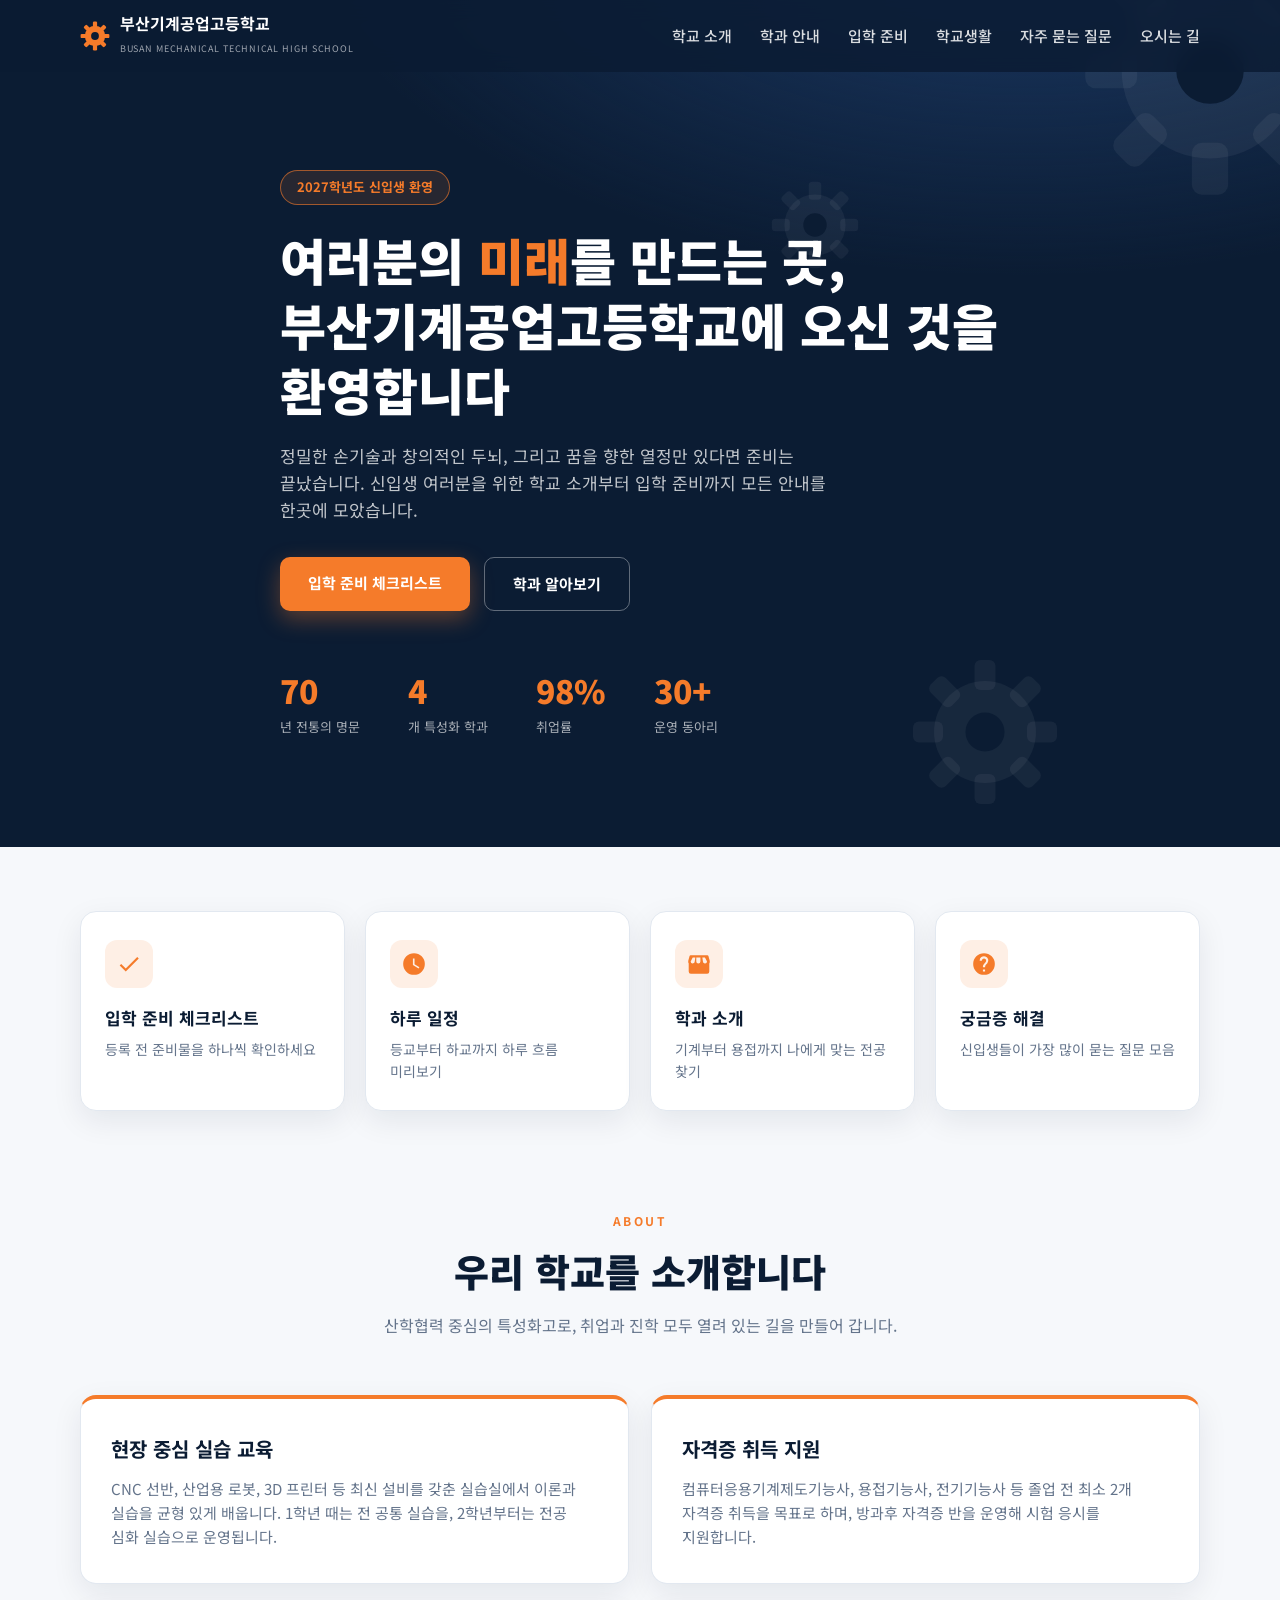
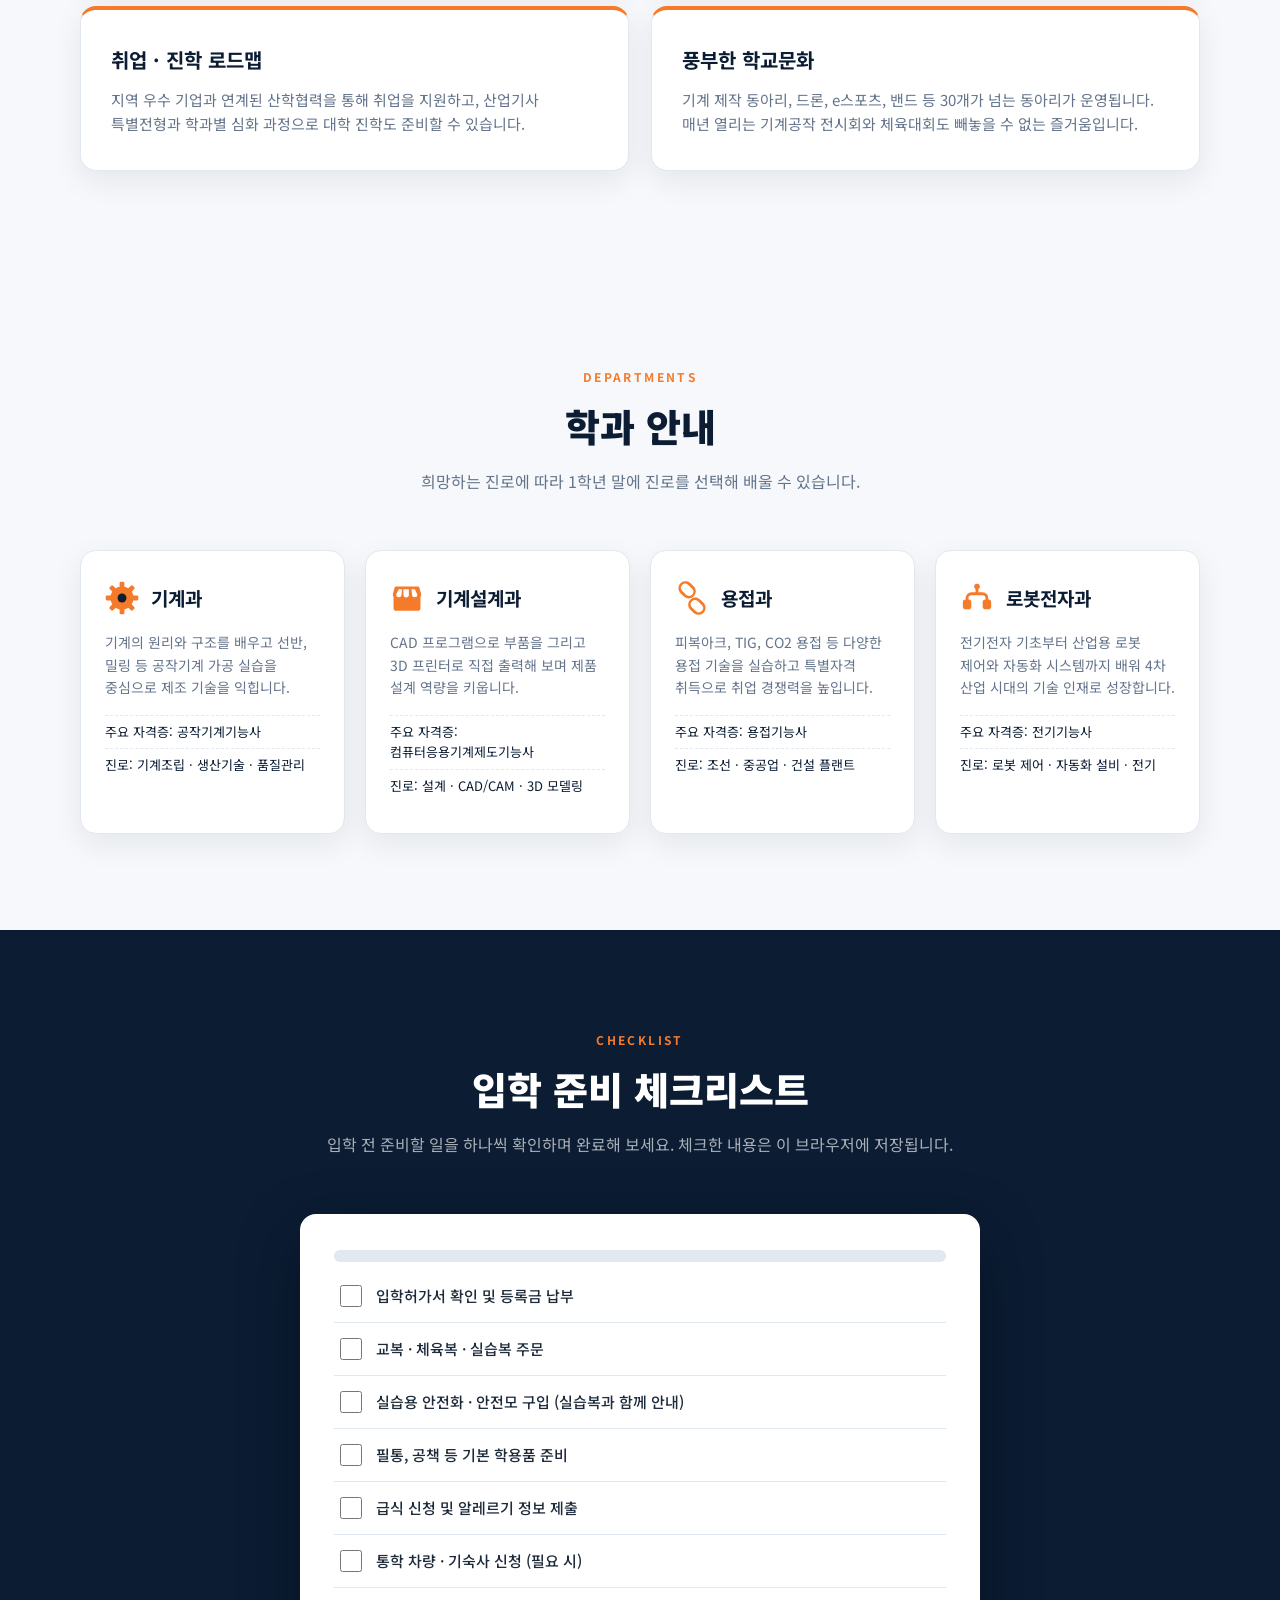
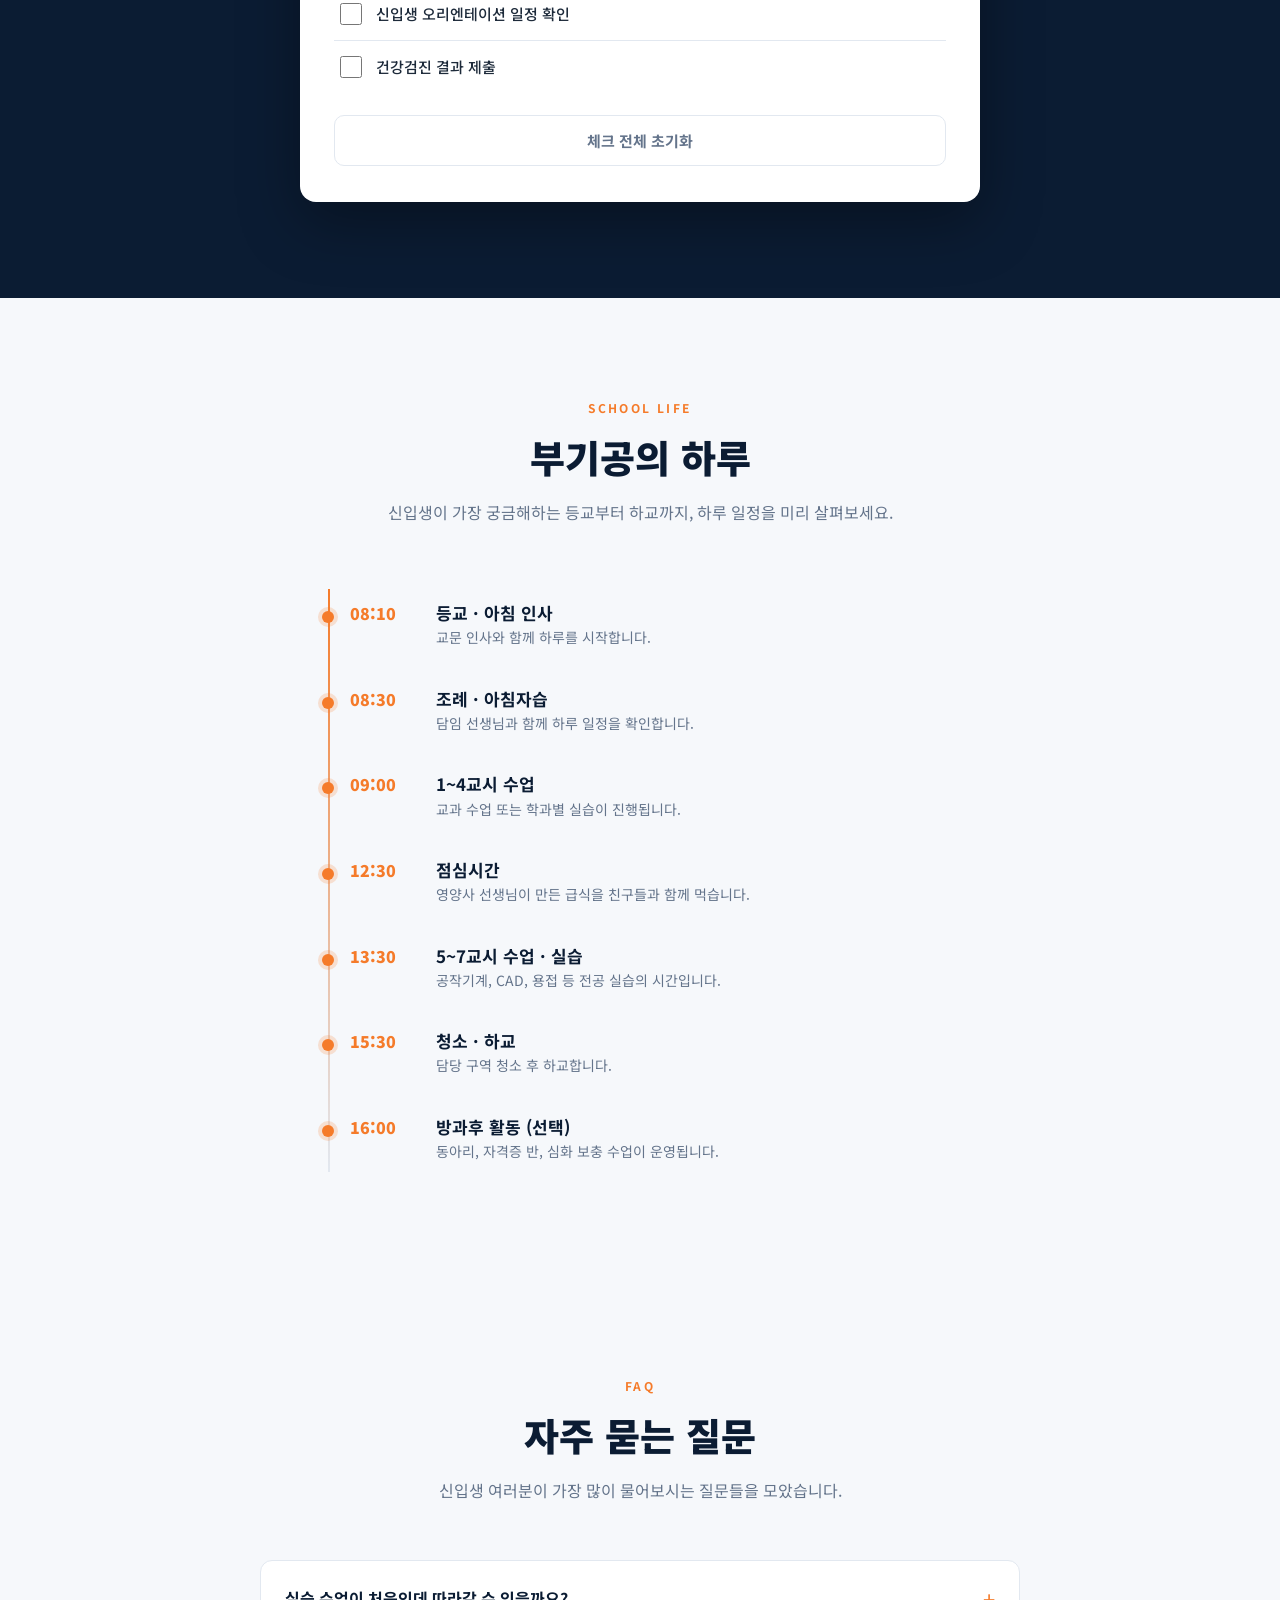
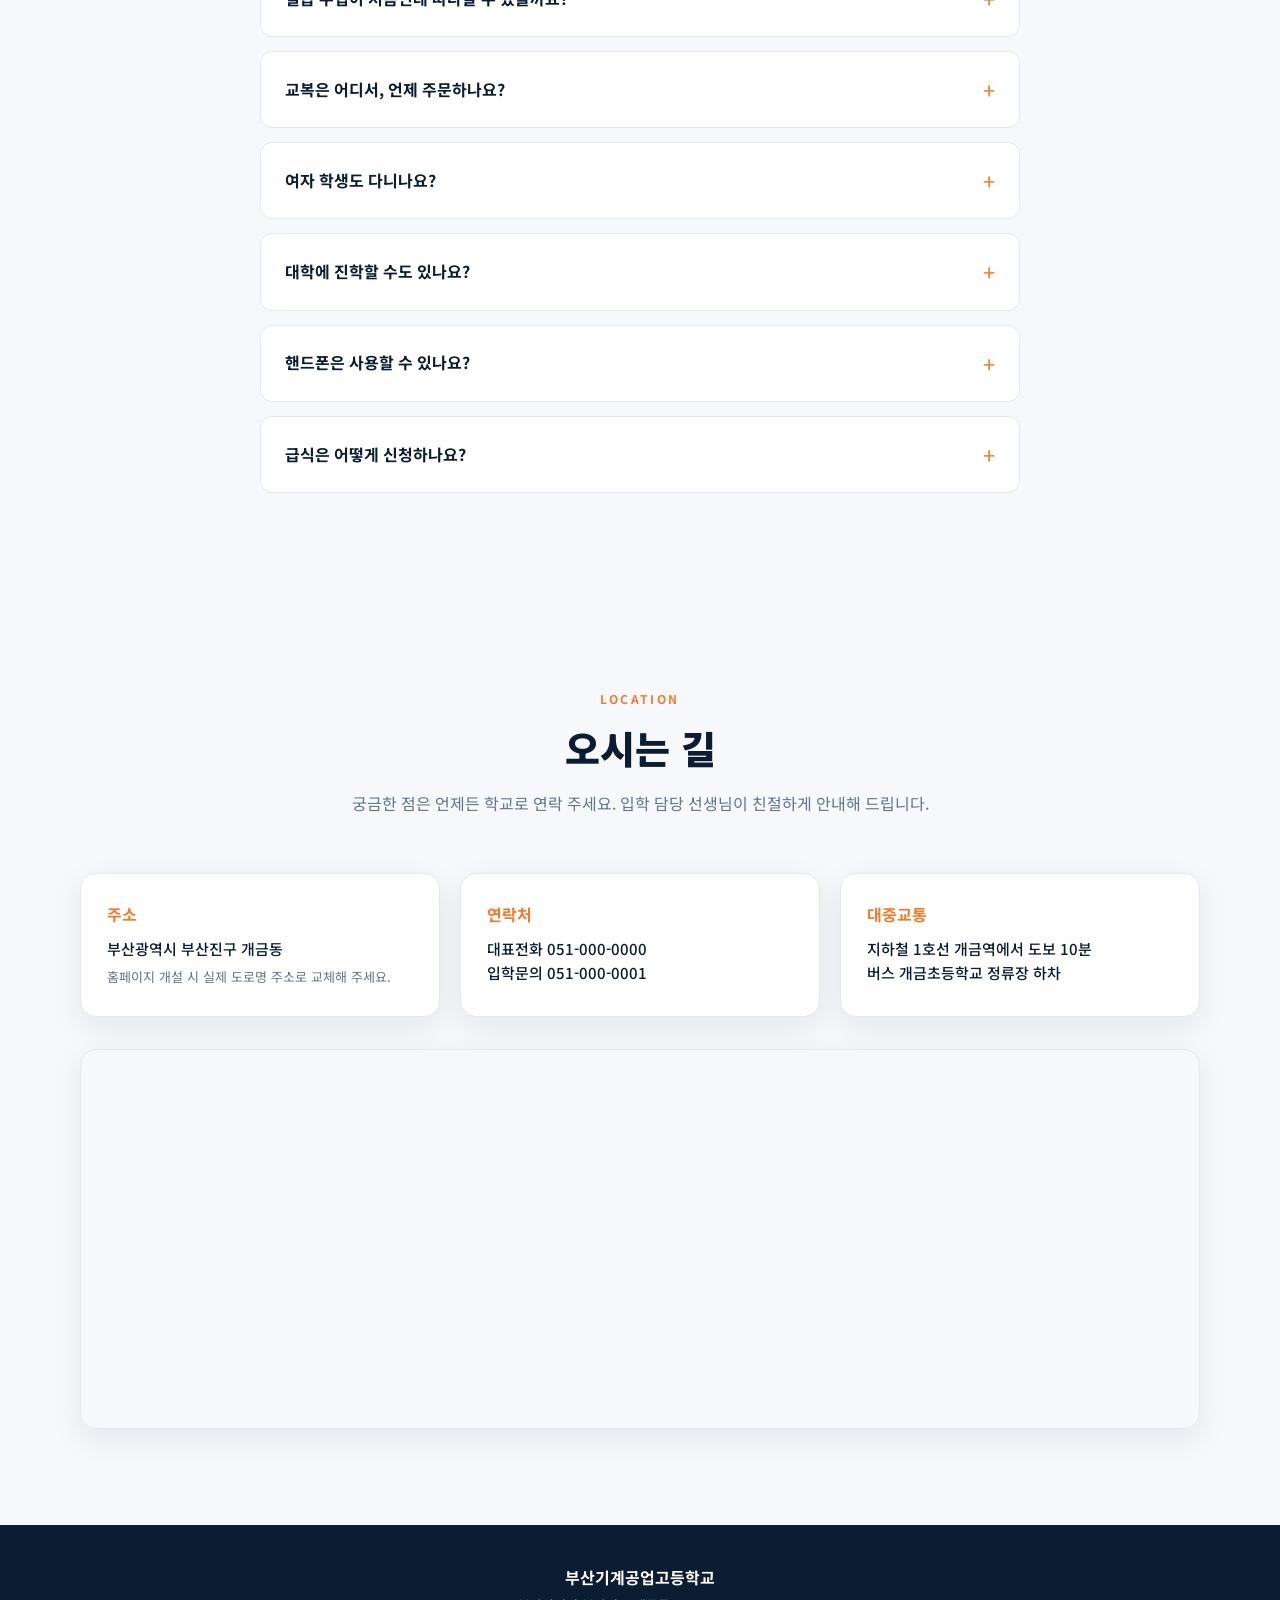
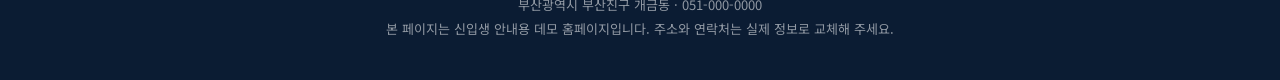
==== index.html @ 39bf81eb "Add files via upload" ====
<!DOCTYPE html>
<html lang="ko">
<head>
  <meta charset="UTF-8" />
  <meta name="viewport" content="width=device-width, initial-scale=1.0" />
  <title>부산기계공업고등학교 | 신입생 안내</title>
  <meta name="description" content="부산기계공업고등학교 신입생을 위한 입학 안내 홈페이지" />
  <link rel="preconnect" href="https://fonts.googleapis.com" />
  <link rel="preconnect" href="https://fonts.gstatic.com" crossorigin />
  <link href="https://fonts.googleapis.com/css2?family=Noto+Sans+KR:wght@400;500;700;900&display=swap" rel="stylesheet" />
  <link rel="stylesheet" href="style.css" />
</head>
<body>
  <svg width="0" height="0" style="position:absolute" aria-hidden="true">
    <defs>
      <symbol id="gear" viewBox="-50 -50 100 100">
        <g fill="currentColor">
          <rect x="-7" y="-48" width="14" height="20" rx="4" />
          <rect x="-7" y="-48" width="14" height="20" rx="4" transform="rotate(45)" />
          <rect x="-7" y="-48" width="14" height="20" rx="4" transform="rotate(90)" />
          <rect x="-7" y="-48" width="14" height="20" rx="4" transform="rotate(135)" />
          <rect x="-7" y="-48" width="14" height="20" rx="4" transform="rotate(180)" />
          <rect x="-7" y="-48" width="14" height="20" rx="4" transform="rotate(225)" />
          <rect x="-7" y="-48" width="14" height="20" rx="4" transform="rotate(270)" />
          <rect x="-7" y="-48" width="14" height="20" rx="4" transform="rotate(315)" />
          <circle r="34" />
        </g>
        <circle r="13" fill="var(--bg-hero, #0b1c33)" />
      </symbol>
    </defs>
  </svg>

  <header class="header" id="header">
    <div class="container header-inner">
      <a href="#hero" class="brand">
        <svg class="brand-gear" width="30" height="30" aria-hidden="true"><use href="#gear" /></svg>
        <span class="brand-text">
          <strong>부산기계공업고등학교</strong>
          <small>BUSAN MECHANICAL TECHNICAL HIGH SCHOOL</small>
        </span>
      </a>
      <nav class="nav" id="nav">
        <a href="#about">학교 소개</a>
        <a href="#departments">학과 안내</a>
        <a href="#checklist">입학 준비</a>
        <a href="#life">학교생활</a>
        <a href="#faq">자주 묻는 질문</a>
        <a href="#location">오시는 길</a>
      </nav>
      <button class="menu-btn" id="menuBtn" aria-label="메뉴 열기" aria-expanded="false">
        <span></span><span></span><span></span>
      </button>
    </div>
  </header>

  <main>
    <section class="hero" id="hero">
      <div class="hero-gears" aria-hidden="true">
        <svg class="gear gear-lg" width="260" height="260"><use href="#gear" /></svg>
        <svg class="gear gear-sm" width="150" height="150"><use href="#gear" /></svg>
        <svg class="gear gear-xs" width="90" height="90"><use href="#gear" /></svg>
      </div>
      <div class="container hero-inner">
        <span class="hero-badge">2027학년도 신입생 환영</span>
        <h1>여러분의 <em>미래</em>를 만드는 곳,<br />부산기계공업고등학교에 오신 것을 환영합니다</h1>
        <p class="hero-sub">
          정밀한 손기술과 창의적인 두뇌, 그리고 꿈을 향한 열정만 있다면 준비는 끝났습니다.
          신입생 여러분을 위한 학교 소개부터 입학 준비까지 모든 안내를 한곳에 모았습니다.
        </p>
        <div class="hero-actions">
          <a href="#checklist" class="btn btn-primary">입학 준비 체크리스트</a>
          <a href="#departments" class="btn btn-ghost">학과 알아보기</a>
        </div>
        <ul class="hero-stats">
          <li><strong data-count="70">0</strong><span>년 전통의 명문</span></li>
          <li><strong data-count="4">0</strong><span>개 특성화 학과</span></li>
          <li><strong data-count="98" data-suffix="%">0</strong><span>취업률</span></li>
          <li><strong data-count="30" data-suffix="+">0</strong><span>운영 동아리</span></li>
        </ul>
      </div>
    </section>

    <section class="quick section" id="quick">
      <div class="container">
        <div class="quick-grid">
          <a href="#checklist" class="quick-card reveal">
            <span class="quick-ico" aria-hidden="true">
              <svg viewBox="0 0 24 24"><path d="M9 16.2 4.8 12l-1.4 1.4L9 19 21 7l-1.4-1.4L9 16.2z"/></svg>
            </span>
            <strong>입학 준비 체크리스트</strong>
            <p>등록 전 준비물을 하나씩 확인하세요</p>
          </a>
          <a href="#life" class="quick-card reveal">
            <span class="quick-ico" aria-hidden="true">
              <svg viewBox="0 0 24 24"><path d="M12 2a10 10 0 1 0 10 10A10 10 0 0 0 12 2zm4.2 14.2L11 13V7h1.5v5.3l4.5 2.7z"/></svg>
            </span>
            <strong>하루 일정</strong>
            <p>등교부터 하교까지 하루 흐름 미리보기</p>
          </a>
          <a href="#departments" class="quick-card reveal">
            <span class="quick-ico" aria-hidden="true">
              <svg viewBox="0 0 24 24"><path d="m21.9 8.9-1.2-4.3a1 1 0 0 0-1-.7H4.3a1 1 0 0 0-1 .7L2.1 8.9a3.5 3.5 0 0 0 .4 2.6V19a2 2 0 0 0 2 2h15a2 2 0 0 0 2-2v-7.5a3.5 3.5 0 0 0 .4-2.6zM6.2 5.9h2.4l-.5 3.6a1.9 1.9 0 0 1-3.8.2zm7.1 0v3.8a1.9 1.9 0 0 1-3.8 0V5.9zm4.2 0 1.9 3.8a1.9 1.9 0 0 1-3.8-.2l-.5-3.6z"/></svg>
            </span>
            <strong>학과 소개</strong>
            <p>기계부터 용접까지 나에게 맞는 전공 찾기</p>
          </a>
          <a href="#faq" class="quick-card reveal">
            <span class="quick-ico" aria-hidden="true">
              <svg viewBox="0 0 24 24"><path d="M12 2a10 10 0 1 0 10 10A10 10 0 0 0 12 2zm1 17h-2v-2h2zm2.1-7.7-.9.9c-.7.7-1.2 1.3-1.2 2.8h-2v-.5c0-1.1.5-2.1 1.2-2.8l1.2-1.3a2 2 0 1 0-3.4-1.4H8a4 4 0 1 1 7.1 2.3z"/></svg>
            </span>
            <strong>궁금증 해결</strong>
            <p>신입생들이 가장 많이 묻는 질문 모음</p>
          </a>
        </div>
      </div>
    </section>

    <section class="about section" id="about">
      <div class="container">
        <div class="section-head reveal">
          <span class="section-tag">ABOUT</span>
          <h2>우리 학교를 소개합니다</h2>
          <p>산학협력 중심의 특성화고로, 취업과 진학 모두 열려 있는 길을 만들어 갑니다.</p>
        </div>
        <div class="about-grid">
          <div class="about-card reveal">
            <h3>현장 중심 실습 교육</h3>
            <p>CNC 선반, 산업용 로봇, 3D 프린터 등 최신 설비를 갖춘 실습실에서 이론과 실습을 균형 있게 배웁니다. 1학년 때는 전 공통 실습을, 2학년부터는 전공 심화 실습으로 운영됩니다.</p>
          </div>
          <div class="about-card reveal">
            <h3>자격증 취득 지원</h3>
            <p>컴퓨터응용기계제도기능사, 용접기능사, 전기기능사 등 졸업 전 최소 2개 자격증 취득을 목표로 하며, 방과후 자격증 반을 운영해 시험 응시를 지원합니다.</p>
          </div>
          <div class="about-card reveal">
            <h3>취업 · 진학 로드맵</h3>
            <p>지역 우수 기업과 연계된 산학협력을 통해 취업을 지원하고, 산업기사 특별전형과 학과별 심화 과정으로 대학 진학도 준비할 수 있습니다.</p>
          </div>
          <div class="about-card reveal">
            <h3>풍부한 학교문화</h3>
            <p>기계 제작 동아리, 드론, e스포츠, 밴드 등 30개가 넘는 동아리가 운영됩니다. 매년 열리는 기계공작 전시회와 체육대회도 빼놓을 수 없는 즐거움입니다.</p>
          </div>
        </div>
      </div>
    </section>

    <section class="departments section" id="departments">
      <div class="container">
        <div class="section-head reveal">
          <span class="section-tag">DEPARTMENTS</span>
          <h2>학과 안내</h2>
          <p>희망하는 진로에 따라 1학년 말에 진로를 선택해 배울 수 있습니다.</p>
        </div>
        <div class="dept-grid">
          <article class="dept-card reveal">
            <div class="dept-head">
              <svg width="34" height="34" aria-hidden="true"><use href="#gear" /></svg>
              <h3>기계과</h3>
            </div>
            <p>기계의 원리와 구조를 배우고 선반, 밀링 등 공작기계 가공 실습을 중심으로 제조 기술을 익힙니다.</p>
            <ul>
              <li>주요 자격증: 공작기계기능사</li>
              <li>진로: 기계조립 · 생산기술 · 품질관리</li>
            </ul>
          </article>
          <article class="dept-card reveal">
            <div class="dept-head">
              <svg viewBox="0 0 24 24" width="34" height="34" fill="currentColor" aria-hidden="true"><path d="m21.9 8.9-1.2-4.3a1 1 0 0 0-1-.7H4.3a1 1 0 0 0-1 .7L2.1 8.9a3.5 3.5 0 0 0 .4 2.6V19a2 2 0 0 0 2 2h15a2 2 0 0 0 2-2v-7.5a3.5 3.5 0 0 0 .4-2.6zM6.2 5.9h2.4l-.5 3.6a1.9 1.9 0 0 1-3.8.2zm7.1 0v3.8a1.9 1.9 0 0 1-3.8 0V5.9zm4.2 0 1.9 3.8a1.9 1.9 0 0 1-3.8-.2l-.5-3.6z"/></svg>
              <h3>기계설계과</h3>
            </div>
            <p>CAD 프로그램으로 부품을 그리고 3D 프린터로 직접 출력해 보며 제품 설계 역량을 키웁니다.</p>
            <ul>
              <li>주요 자격증: 컴퓨터응용기계제도기능사</li>
              <li>진로: 설계 · CAD/CAM · 3D 모델링</li>
            </ul>
          </article>
          <article class="dept-card reveal">
            <div class="dept-head">
              <svg viewBox="0 0 24 24" width="34" height="34" fill="currentColor" aria-hidden="true"><path d="M6.6 11.3 3.4 8.1a5 5 0 0 1 7-7l3.3 3.2a5 5 0 0 1-7 7l1.4-1.4a3 3 0 0 0 4.2-4.2L9 2.5a3 3 0 0 0-4.2 4.2l3.2 3.2zm10.8 1.4 3.2 3.2a5 5 0 0 1-7 7l-3.3-3.2a5 5 0 0 1 7-7l-1.4 1.4a3 3 0 0 0-4.2 4.2l3.3 3.2a3 3 0 0 0 4.2-4.2l-3.2-3.2z"/></svg>
              <h3>용접과</h3>
            </div>
            <p>피복아크, TIG, CO2 용접 등 다양한 용접 기술을 실습하고 특별자격 취득으로 취업 경쟁력을 높입니다.</p>
            <ul>
              <li>주요 자격증: 용접기능사</li>
              <li>진로: 조선 · 중공업 · 건설 플랜트</li>
            </ul>
          </article>
          <article class="dept-card reveal">
            <div class="dept-head">
              <svg viewBox="0 0 24 24" width="34" height="34" fill="currentColor" aria-hidden="true"><path d="M12 2a2 2 0 0 1 2 2 2 2 0 0 1-1 1.7V8h3a4 4 0 0 1 4 4v1a2 2 0 0 1 2 2v3a2 2 0 0 1-2 2h-2a2 2 0 0 1-2-2v-3a2 2 0 0 1 2-2v-1a2 2 0 0 0-2-2H8a2 2 0 0 0-2 2v1a2 2 0 0 1 2 2v3a2 2 0 0 1-2 2H4a2 2 0 0 1-2-2v-3a2 2 0 0 1 2-2v-1a4 4 0 0 1 4-4h3V5.7A2 2 0 0 1 10 4a2 2 0 0 1 2-2z"/></svg>
              <h3>로봇전자과</h3>
            </div>
            <p>전기전자 기초부터 산업용 로봇 제어와 자동화 시스템까지 배워 4차 산업 시대의 기술 인재로 성장합니다.</p>
            <ul>
              <li>주요 자격증: 전기기능사</li>
              <li>진로: 로봇 제어 · 자동화 설비 · 전기</li>
            </ul>
          </article>
        </div>
      </div>
    </section>

    <section class="checklist-section section" id="checklist">
      <div class="container">
        <div class="section-head reveal">
          <span class="section-tag">CHECKLIST</span>
          <h2>입학 준비 체크리스트</h2>
          <p>입학 전 준비할 일을 하나씩 확인하며 완료해 보세요. 체크한 내용은 이 브라우저에 저장됩니다.</p>
        </div>
        <div class="checklist-card reveal">
          <div class="progress-wrap">
            <div class="progress-bar" id="progressBar"></div>
            <span class="progress-label" id="progressLabel">0 / 8 완료</span>
          </div>
          <ul class="checklist" id="checklist">
            <li><label><input type="checkbox" id="chk-1" /><span>입학허가서 확인 및 등록금 납부</span></label></li>
            <li><label><input type="checkbox" id="chk-2" /><span>교복 · 체육복 · 실습복 주문</span></label></li>
            <li><label><input type="checkbox" id="chk-3" /><span>실습용 안전화 · 안전모 구입 (실습복과 함께 안내)</span></label></li>
            <li><label><input type="checkbox" id="chk-4" /><span>필통, 공책 등 기본 학용품 준비</span></label></li>
            <li><label><input type="checkbox" id="chk-5" /><span>급식 신청 및 알레르기 정보 제출</span></label></li>
            <li><label><input type="checkbox" id="chk-6" /><span>통학 차량 · 기숙사 신청 (필요 시)</span></label></li>
            <li><label><input type="checkbox" id="chk-7" /><span>신입생 오리엔테이션 일정 확인</span></label></li>
            <li><label><input type="checkbox" id="chk-8" /><span>건강검진 결과 제출</span></label></li>
          </ul>
          <button class="btn btn-ghost btn-reset" id="resetBtn">체크 전체 초기화</button>
        </div>
      </div>
    </section>

    <section class="life section" id="life">
      <div class="container">
        <div class="section-head reveal">
          <span class="section-tag">SCHOOL LIFE</span>
          <h2>부기공의 하루</h2>
          <p>신입생이 가장 궁금해하는 등교부터 하교까지, 하루 일정을 미리 살펴보세요.</p>
        </div>
        <ol class="timeline">
          <li class="reveal"><span class="time">08:10</span><div><strong>등교 · 아침 인사</strong><p>교문 인사와 함께 하루를 시작합니다.</p></div></li>
          <li class="reveal"><span class="time">08:30</span><div><strong>조례 · 아침자습</strong><p>담임 선생님과 함께 하루 일정을 확인합니다.</p></div></li>
          <li class="reveal"><span class="time">09:00</span><div><strong>1~4교시 수업</strong><p>교과 수업 또는 학과별 실습이 진행됩니다.</p></div></li>
          <li class="reveal"><span class="time">12:30</span><div><strong>점심시간</strong><p>영양사 선생님이 만든 급식을 친구들과 함께 먹습니다.</p></div></li>
          <li class="reveal"><span class="time">13:30</span><div><strong>5~7교시 수업 · 실습</strong><p>공작기계, CAD, 용접 등 전공 실습의 시간입니다.</p></div></li>
          <li class="reveal"><span class="time">15:30</span><div><strong>청소 · 하교</strong><p>담당 구역 청소 후 하교합니다.</p></div></li>
          <li class="reveal"><span class="time">16:00</span><div><strong>방과후 활동 (선택)</strong><p>동아리, 자격증 반, 심화 보충 수업이 운영됩니다.</p></div></li>
        </ol>
      </div>
    </section>

    <section class="faq-section section" id="faq">
      <div class="container container-narrow">
        <div class="section-head reveal">
          <span class="section-tag">FAQ</span>
          <h2>자주 묻는 질문</h2>
          <p>신입생 여러분이 가장 많이 물어보시는 질문들을 모았습니다.</p>
        </div>
        <div class="faq-list">
          <details class="faq reveal">
            <summary>실습 수업이 처음인데 따라갈 수 있을까요?</summary>
            <p>1학년 때는 누구나 처음이라는 전제로 기초 실습부터 시작합니다. 선생님과 선배들이 하나하나 알려 주니 걱정하지 않아도 됩니다.</p>
          </details>
          <details class="faq reveal">
            <summary>교복은 어디서, 언제 주문하나요?</summary>
            <p>입학 허가 후 안내문에 적힌 지정 복장점에서 주문하면 됩니다. 1월 말부터 2월 초가 가장 여유롭고, 실습복과 안전화는 학교에서 안내해 드립니다.</p>
          </details>
          <details class="faq reveal">
            <summary>여자 학생도 다니나요?</summary>
            <p>네, 기계 분야에 관심 있는 학생이라면 누구나 환영합니다. 학과별 성비와 상관없이 실습과 동아리 활동이 모두 열려 있습니다.</p>
          </details>
          <details class="faq reveal">
            <summary>대학에 진학할 수도 있나요?</summary>
            <p>가능합니다. 산업기사 특별전형, 학교장 추천 전형 등을 활용해 연계 대학이나 우수 대학으로 진학하는 학생들이 매년 있습니다.</p>
          </details>
          <details class="faq reveal">
            <summary>핸드폰은 사용할 수 있나요?</summary>
            <p>등하교 시간에는 사용할 수 있으며, 수업 시간에는 학급별 보관함에 보관합니다. 자세한 기준은 신학기 오리엔테이션에서 안내됩니다.</p>
          </details>
          <details class="faq reveal">
            <summary>급식은 어떻게 신청하나요?</summary>
            <p>입학 전 안내문에 있는 급식 신청서를 작성해 제출하면 개학부터 이용할 수 있고, 알레르기가 있다면 미리 알려 주세요.</p>
          </details>
        </div>
      </div>
    </section>

    <section class="location section" id="location">
      <div class="container">
        <div class="section-head reveal">
          <span class="section-tag">LOCATION</span>
          <h2>오시는 길</h2>
          <p>궁금한 점은 언제든 학교로 연락 주세요. 입학 담당 선생님이 친절하게 안내해 드립니다.</p>
        </div>
        <div class="location-grid">
          <div class="location-card reveal">
            <h3>주소</h3>
            <p>부산광역시 부산진구 개금동</p>
            <p class="muted">홈페이지 개설 시 실제 도로명 주소로 교체해 주세요.</p>
          </div>
          <div class="location-card reveal">
            <h3>연락처</h3>
            <p>대표전화 051-000-0000</p>
            <p>입학문의 051-000-0001</p>
          </div>
          <div class="location-card reveal">
            <h3>대중교통</h3>
            <p>지하철 1호선 개금역에서 도보 10분</p>
            <p>버스 개금초등학교 정류장 하차</p>
          </div>
        </div>
        <div class="map-wrap reveal">
          <iframe
            src="https://www.google.com/maps?q=%EB%B6%80%EC%82%B0%EA%B8%B0%EA%B3%84%EA%B3%B5%EC%97%85%EA%B3%A0%EB%93%B1%ED%95%99%EA%B5%90&output=embed"
            title="부산기계공업고등학교 위치 지도"
            loading="lazy"
            allowfullscreen
            referrerpolicy="no-referrer-when-downgrade"></iframe>
        </div>
      </div>
    </section>
  </main>

  <footer class="footer">
    <div class="container footer-inner">
      <p><strong>부산기계공업고등학교</strong></p>
      <p class="muted">부산광역시 부산진구 개금동 · 051-000-0000</p>
      <p class="muted">본 페이지는 신입생 안내용 데모 홈페이지입니다. 주소와 연락처는 실제 정보로 교체해 주세요.</p>
    </div>
  </footer>

  <script src="script.js"></script>
</body>
</html>
---- style.css ----
:root {
  --navy: #0b1c33;
  --navy-2: #12294a;
  --orange: #f57b2a;
  --orange-dark: #e06a1a;
  --ink: #1d2a3a;
  --muted: #64748b;
  --line: #e2e8f0;
  --bg: #f6f8fb;
  --white: #ffffff;
  --radius: 16px;
  --shadow: 0 10px 30px rgba(11, 28, 51, 0.08);
}

* {
  margin: 0;
  padding: 0;
  box-sizing: border-box;
}

html {
  scroll-behavior: smooth;
  scroll-padding-top: 84px;
}

body {
  font-family: "Noto Sans KR", "Malgun Gothic", sans-serif;
  color: var(--ink);
  background: var(--bg);
  line-height: 1.6;
  word-break: keep-all;
}

img,
svg {
  display: block;
}

a {
  color: inherit;
  text-decoration: none;
}

ul,
ol {
  list-style: none;
}

.container {
  width: min(1120px, 92%);
  margin: 0 auto;
}

.container-narrow {
  width: min(760px, 92%);
}

.section {
  padding: 96px 0;
}

.section-head {
  text-align: center;
  margin-bottom: 56px;
}

.section-tag {
  display: inline-block;
  font-size: 12px;
  font-weight: 700;
  letter-spacing: 0.2em;
  color: var(--orange);
  margin-bottom: 10px;
}

.section-head h2 {
  font-size: clamp(26px, 4vw, 38px);
  font-weight: 900;
  color: var(--navy);
  margin-bottom: 12px;
}

.section-head p {
  color: var(--muted);
  font-size: 16px;
}

.header {
  position: fixed;
  inset: 0 0 auto 0;
  z-index: 100;
  background: rgba(11, 28, 51, 0.85);
  backdrop-filter: blur(10px);
  transition: background 0.3s, box-shadow 0.3s;
}

.header.scrolled {
  background: rgba(11, 28, 51, 0.97);
  box-shadow: 0 4px 20px rgba(0, 0, 0, 0.25);
}

.header-inner {
  display: flex;
  align-items: center;
  justify-content: space-between;
  height: 72px;
}

.brand {
  display: flex;
  align-items: center;
  gap: 10px;
  color: var(--white);
}

.brand-gear {
  color: var(--orange);
  animation: spin 14s linear infinite;
}

.brand-text strong {
  display: block;
  font-size: 16px;
  font-weight: 700;
  line-height: 1.2;
}

.brand-text small {
  font-size: 9px;
  letter-spacing: 0.08em;
  opacity: 0.6;
}

.nav {
  display: flex;
  gap: 28px;
}

.nav a {
  color: rgba(255, 255, 255, 0.85);
  font-size: 15px;
  font-weight: 500;
  transition: color 0.2s;
}

.nav a:hover {
  color: var(--orange);
}

.menu-btn {
  display: none;
  flex-direction: column;
  justify-content: center;
  gap: 5px;
  width: 42px;
  height: 42px;
  background: none;
  border: 0;
  cursor: pointer;
}

.menu-btn span {
  display: block;
  width: 22px;
  height: 2px;
  margin: 0 auto;
  background: var(--white);
  border-radius: 2px;
  transition: transform 0.3s, opacity 0.3s;
}

.menu-btn.open span:nth-child(1) {
  transform: translateY(7px) rotate(45deg);
}

.menu-btn.open span:nth-child(2) {
  opacity: 0;
}

.menu-btn.open span:nth-child(3) {
  transform: translateY(-7px) rotate(-45deg);
}

.hero {
  position: relative;
  overflow: hidden;
  background: radial-gradient(1200px 600px at 80% -10%, #1c3a66 0%, transparent 60%), var(--navy);
  color: var(--white);
  padding: 170px 0 110px;
}

.hero-inner {
  position: relative;
  z-index: 2;
  max-width: 720px;
}

.hero-badge {
  display: inline-block;
  padding: 6px 16px;
  border: 1px solid rgba(245, 123, 42, 0.6);
  border-radius: 999px;
  background: rgba(245, 123, 42, 0.12);
  color: var(--orange);
  font-size: 13px;
  font-weight: 700;
  margin-bottom: 22px;
}

.hero h1 {
  font-size: clamp(30px, 5vw, 50px);
  font-weight: 900;
  line-height: 1.3;
  margin-bottom: 20px;
}

.hero h1 em {
  font-style: normal;
  color: var(--orange);
}

.hero-sub {
  color: rgba(255, 255, 255, 0.75);
  font-size: 17px;
  margin-bottom: 34px;
  max-width: 560px;
}

.hero-actions {
  display: flex;
  flex-wrap: wrap;
  gap: 14px;
  margin-bottom: 54px;
}

.btn {
  display: inline-block;
  padding: 14px 28px;
  border-radius: 10px;
  font-size: 15px;
  font-weight: 700;
  transition: transform 0.2s, box-shadow 0.2s, background 0.2s;
}

.btn:hover {
  transform: translateY(-2px);
}

.btn-primary {
  background: var(--orange);
  color: var(--white);
  box-shadow: 0 8px 22px rgba(245, 123, 42, 0.35);
}

.btn-primary:hover {
  background: var(--orange-dark);
}

.btn-ghost {
  border: 1px solid rgba(255, 255, 255, 0.35);
  color: var(--white);
}

.btn-ghost:hover {
  border-color: var(--orange);
  color: var(--orange);
}

.hero-stats {
  display: flex;
  flex-wrap: wrap;
  gap: 20px 48px;
}

.hero-stats li {
  display: flex;
  flex-direction: column;
}

.hero-stats strong {
  font-size: 32px;
  font-weight: 900;
  color: var(--orange);
}

.hero-stats span {
  font-size: 13px;
  color: rgba(255, 255, 255, 0.65);
}

.hero-gears {
  position: absolute;
  inset: 0;
  z-index: 1;
  color: rgba(255, 255, 255, 0.05);
  pointer-events: none;
}

.gear {
  position: absolute;
}

.gear-lg {
  top: -60px;
  right: -60px;
  animation: spin 40s linear infinite;
}

.gear-sm {
  bottom: 40px;
  right: 220px;
  animation: spin-rev 28s linear infinite;
}

.gear-xs {
  top: 180px;
  right: 420px;
  animation: spin 20s linear infinite;
}

@keyframes spin {
  to {
    transform: rotate(360deg);
  }
}

@keyframes spin-rev {
  to {
    transform: rotate(-360deg);
  }
}

.quick {
  padding-top: 64px;
  padding-bottom: 0;
}

.quick-grid {
  display: grid;
  grid-template-columns: repeat(4, 1fr);
  gap: 20px;
}

.quick-card {
  background: var(--white);
  border: 1px solid var(--line);
  border-radius: var(--radius);
  padding: 28px 24px;
  box-shadow: var(--shadow);
  transition: transform 0.25s, border-color 0.25s;
}

.quick-card:hover {
  transform: translateY(-6px);
  border-color: var(--orange);
}

.quick-ico {
  display: inline-flex;
  align-items: center;
  justify-content: center;
  width: 48px;
  height: 48px;
  border-radius: 12px;
  background: rgba(245, 123, 42, 0.12);
  color: var(--orange);
  margin-bottom: 16px;
}

.quick-ico svg {
  width: 26px;
  height: 26px;
  fill: currentColor;
}

.quick-card strong {
  display: block;
  font-size: 17px;
  color: var(--navy);
  margin-bottom: 6px;
}

.quick-card p {
  font-size: 14px;
  color: var(--muted);
}

.about-grid {
  display: grid;
  grid-template-columns: repeat(2, 1fr);
  gap: 22px;
}

.about-card {
  background: var(--white);
  border: 1px solid var(--line);
  border-radius: var(--radius);
  padding: 34px 30px;
  box-shadow: var(--shadow);
  border-top: 4px solid var(--orange);
}

.about-card h3 {
  font-size: 20px;
  color: var(--navy);
  margin-bottom: 12px;
}

.about-card p {
  color: var(--muted);
  font-size: 15px;
}

.dept-grid {
  display: grid;
  grid-template-columns: repeat(4, 1fr);
  gap: 20px;
}

.dept-card {
  background: var(--white);
  border: 1px solid var(--line);
  border-radius: var(--radius);
  padding: 30px 24px;
  box-shadow: var(--shadow);
  transition: transform 0.25s, box-shadow 0.25s;
}

.dept-card:hover {
  transform: translateY(-6px);
  box-shadow: 0 16px 40px rgba(11, 28, 51, 0.14);
}

.dept-head {
  display: flex;
  align-items: center;
  gap: 12px;
  color: var(--orange);
  margin-bottom: 16px;
}

.dept-head h3 {
  font-size: 19px;
  color: var(--navy);
}

.dept-card > p {
  font-size: 14px;
  color: var(--muted);
  margin-bottom: 16px;
  min-height: 66px;
}

.dept-card ul li {
  font-size: 13px;
  color: var(--navy);
  padding: 6px 0;
  border-top: 1px dashed var(--line);
}

.checklist-section {
  background: var(--navy);
  color: var(--white);
}

.checklist-section .section-head h2 {
  color: var(--white);
}

.checklist-section .section-head p {
  color: rgba(255, 255, 255, 0.65);
}

.checklist-card {
  width: min(680px, 100%);
  margin: 0 auto;
  background: var(--white);
  color: var(--ink);
  border-radius: var(--radius);
  padding: 36px 34px;
  box-shadow: 0 20px 60px rgba(0, 0, 0, 0.35);
}

.progress-wrap {
  position: relative;
  height: 12px;
  border-radius: 999px;
  background: var(--line);
  margin-bottom: 8px;
  overflow: hidden;
}

.progress-bar {
  height: 100%;
  width: 0%;
  border-radius: 999px;
  background: linear-gradient(90deg, var(--orange), #ffb37a);
  transition: width 0.4s ease;
}

.progress-label {
  display: block;
  text-align: right;
  font-size: 13px;
  font-weight: 700;
  color: var(--orange);
  margin-bottom: 18px;
}

.checklist li + li {
  border-top: 1px solid var(--line);
}

.checklist label {
  display: flex;
  align-items: center;
  gap: 14px;
  padding: 14px 6px;
  cursor: pointer;
  font-size: 15px;
  font-weight: 500;
  transition: opacity 0.2s;
}

.checklist input {
  width: 22px;
  height: 22px;
  accent-color: var(--orange);
  cursor: pointer;
  flex-shrink: 0;
}

.checklist input:checked + span {
  color: var(--muted);
  text-decoration: line-through;
}

.btn-reset {
  margin-top: 22px;
  width: 100%;
  border: 1px solid var(--line);
  color: var(--muted);
  background: none;
  cursor: pointer;
  font-family: inherit;
}

.btn-reset:hover {
  border-color: var(--orange);
  color: var(--orange);
}

.timeline {
  position: relative;
  max-width: 640px;
  margin: 0 auto;
  padding-left: 30px;
}

.timeline::before {
  content: "";
  position: absolute;
  left: 8px;
  top: 8px;
  bottom: 8px;
  width: 2px;
  background: linear-gradient(var(--orange), var(--line));
}

.timeline li {
  position: relative;
  display: flex;
  gap: 22px;
  padding: 18px 0;
}

.timeline li::before {
  content: "";
  position: absolute;
  left: -28px;
  top: 30px;
  width: 12px;
  height: 12px;
  border-radius: 50%;
  background: var(--orange);
  box-shadow: 0 0 0 4px rgba(245, 123, 42, 0.2);
}

.time {
  flex-shrink: 0;
  width: 64px;
  font-weight: 900;
  color: var(--orange);
  font-size: 16px;
  padding-top: 2px;
}

.timeline strong {
  display: block;
  font-size: 17px;
  color: var(--navy);
}

.timeline p {
  font-size: 14px;
  color: var(--muted);
}

.faq-list {
  display: flex;
  flex-direction: column;
  gap: 14px;
}

.faq {
  background: var(--white);
  border: 1px solid var(--line);
  border-radius: 12px;
  overflow: hidden;
  transition: border-color 0.2s;
}

.faq[open] {
  border-color: var(--orange);
}

.faq summary {
  display: flex;
  align-items: center;
  justify-content: space-between;
  gap: 12px;
  padding: 20px 24px;
  font-size: 16px;
  font-weight: 700;
  color: var(--navy);
  cursor: pointer;
  list-style: none;
}

.faq summary::-webkit-details-marker {
  display: none;
}

.faq summary::after {
  content: "+";
  font-size: 22px;
  font-weight: 400;
  color: var(--orange);
  transition: transform 0.25s;
  flex-shrink: 0;
}

.faq[open] summary::after {
  transform: rotate(45deg);
}

.faq p {
  padding: 0 24px 22px;
  color: var(--muted);
  font-size: 15px;
}

.location-grid {
  display: grid;
  grid-template-columns: repeat(3, 1fr);
  gap: 20px;
  margin-bottom: 32px;
}

.location-card {
  background: var(--white);
  border: 1px solid var(--line);
  border-radius: var(--radius);
  padding: 28px 26px;
  box-shadow: var(--shadow);
}

.location-card h3 {
  font-size: 16px;
  color: var(--orange);
  margin-bottom: 10px;
}

.location-card p {
  font-size: 15px;
  color: var(--navy);
  font-weight: 500;
}

.location-card .muted {
  color: var(--muted);
  font-weight: 400;
  font-size: 13px;
  margin-top: 6px;
}

.map-wrap {
  border-radius: var(--radius);
  overflow: hidden;
  box-shadow: var(--shadow);
  border: 1px solid var(--line);
  height: 380px;
}

.map-wrap iframe {
  width: 100%;
  height: 100%;
  border: 0;
}

.footer {
  background: var(--navy);
  color: var(--white);
  padding: 40px 0;
  text-align: center;
}

.footer strong {
  font-size: 16px;
}

.footer .muted {
  color: rgba(255, 255, 255, 0.55);
  font-size: 13px;
  margin-top: 4px;
}

.reveal {
  opacity: 0;
  transform: translateY(28px);
  transition: opacity 0.6s ease, transform 0.6s ease;
}

.reveal.visible {
  opacity: 1;
  transform: none;
}

@media (max-width: 960px) {
  .quick-grid,
  .dept-grid {
    grid-template-columns: repeat(2, 1fr);
  }

  .about-grid,
  .location-grid {
    grid-template-columns: 1fr;
  }

  .dept-card > p {
    min-height: 0;
  }

  .nav {
    position: fixed;
    top: 72px;
    left: 0;
    right: 0;
    flex-direction: column;
    gap: 0;
    background: rgba(11, 28, 51, 0.98);
    padding: 10px 0 20px;
    transform: translateY(-8px);
    opacity: 0;
    pointer-events: none;
    transition: opacity 0.25s, transform 0.25s;
  }

  .nav.open {
    opacity: 1;
    transform: none;
    pointer-events: auto;
  }

  .nav a {
    padding: 14px 8%;
  }

  .menu-btn {
    display: flex;
  }
}

@media (max-width: 560px) {
  .section {
    padding: 72px 0;
  }

  .hero {
    padding: 130px 0 80px;
  }

  .hero-stats {
    gap: 16px 28px;
  }

  .hero-stats strong {
    font-size: 26px;
  }

  .quick-grid,
  .dept-grid {
    grid-template-columns: 1fr;
  }

  .timeline li {
    flex-direction: column;
    gap: 4px;
  }

  .timeline li::before {
    top: 22px;
  }

  .checklist-card {
    padding: 26px 20px;
  }
}
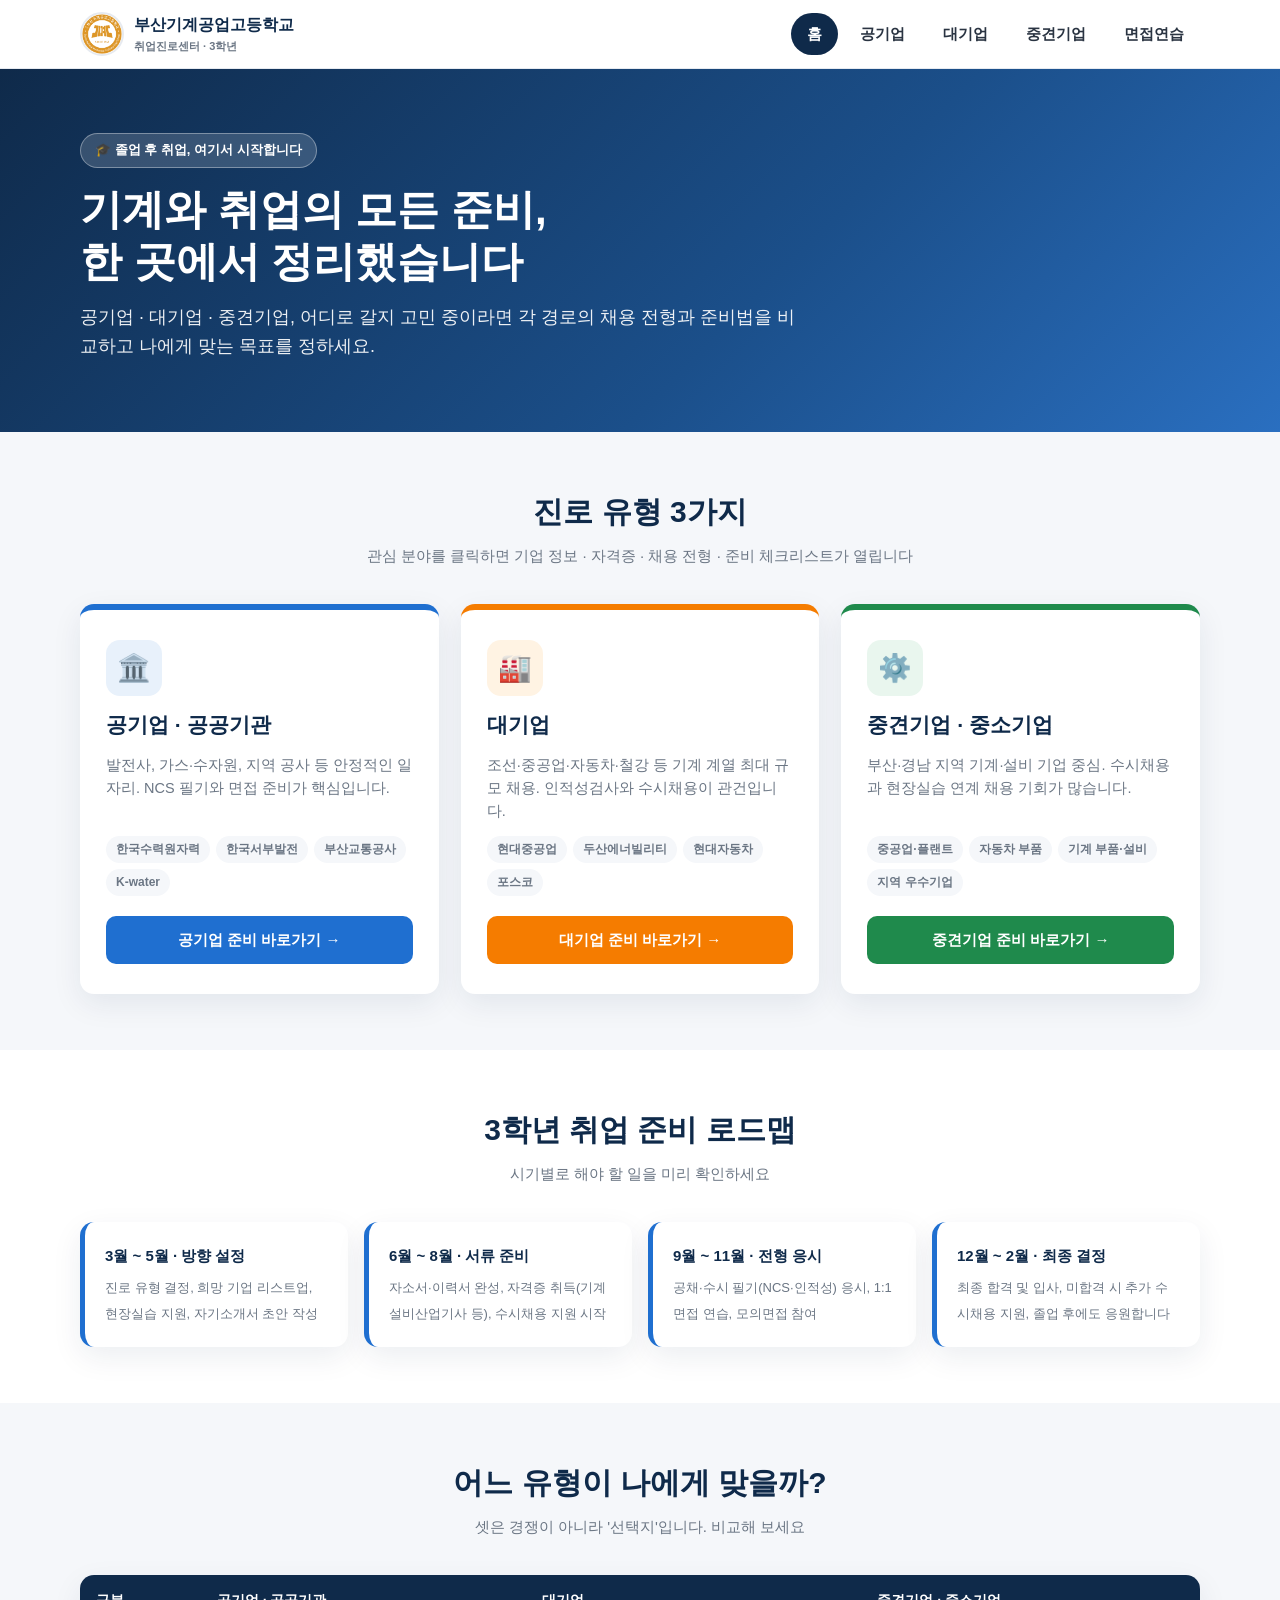
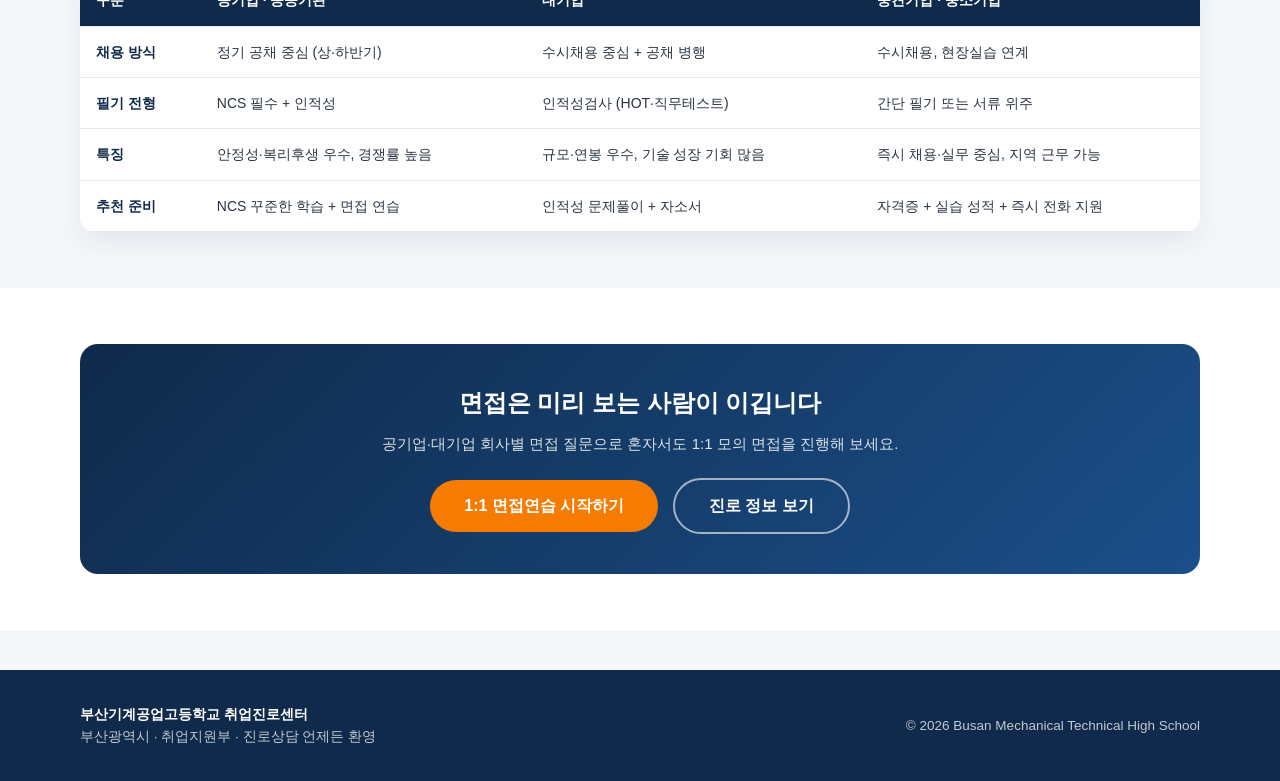
==== commit 8d75f05a: "sdsdsd sdsd" ====
--- a/index.html
+++ b/index.html
@@ -1,330 +1,180 @@
 <!DOCTYPE html>
 <html lang="ko">
 <head>
-  <meta charset="UTF-8" />
-  <meta name="viewport" content="width=device-width, initial-scale=1.0" />
-  <title>부산기계공업고등학교 | 신입생 안내</title>
-  <meta name="description" content="부산기계공업고등학교 신입생을 위한 입학 안내 홈페이지" />
-  <link rel="preconnect" href="https://fonts.googleapis.com" />
-  <link rel="preconnect" href="https://fonts.gstatic.com" crossorigin />
-  <link href="https://fonts.googleapis.com/css2?family=Noto+Sans+KR:wght@400;500;700;900&display=swap" rel="stylesheet" />
-  <link rel="stylesheet" href="style.css" />
+  <meta charset="UTF-8">
+  <meta name="viewport" content="width=device-width, initial-scale=1.0">
+  <title>부산기계공업고등학교 취업진로센터</title>
+  <link rel="icon" type="image/png" href="images.png">
+  <link rel="stylesheet" href="css/style.css">
 </head>
-<body>
-  <svg width="0" height="0" style="position:absolute" aria-hidden="true">
-    <defs>
-      <symbol id="gear" viewBox="-50 -50 100 100">
-        <g fill="currentColor">
-          <rect x="-7" y="-48" width="14" height="20" rx="4" />
-          <rect x="-7" y="-48" width="14" height="20" rx="4" transform="rotate(45)" />
-          <rect x="-7" y="-48" width="14" height="20" rx="4" transform="rotate(90)" />
-          <rect x="-7" y="-48" width="14" height="20" rx="4" transform="rotate(135)" />
-          <rect x="-7" y="-48" width="14" height="20" rx="4" transform="rotate(180)" />
-          <rect x="-7" y="-48" width="14" height="20" rx="4" transform="rotate(225)" />
-          <rect x="-7" y="-48" width="14" height="20" rx="4" transform="rotate(270)" />
-          <rect x="-7" y="-48" width="14" height="20" rx="4" transform="rotate(315)" />
-          <circle r="34" />
-        </g>
-        <circle r="13" fill="var(--bg-hero, #0b1c33)" />
-      </symbol>
-    </defs>
-  </svg>
+<body data-page="index">
 
-  <header class="header" id="header">
+  <header class="site-header">
     <div class="container header-inner">
-      <a href="#hero" class="brand">
-        <svg class="brand-gear" width="30" height="30" aria-hidden="true"><use href="#gear" /></svg>
-        <span class="brand-text">
-          <strong>부산기계공업고등학교</strong>
-          <small>BUSAN MECHANICAL TECHNICAL HIGH SCHOOL</small>
-        </span>
+      <a href="index.html" class="brand">
+        <img src="images.png" alt="부산기계공업고등학교 로고" class="logo-img">
+        <div>부산기계공업고등학교<small>취업진로센터 · 3학년</small></div>
       </a>
-      <nav class="nav" id="nav">
-        <a href="#about">학교 소개</a>
-        <a href="#departments">학과 안내</a>
-        <a href="#checklist">입학 준비</a>
-        <a href="#life">학교생활</a>
-        <a href="#faq">자주 묻는 질문</a>
-        <a href="#location">오시는 길</a>
+      <button class="menu-btn" aria-label="메뉴">☰</button>
+      <nav class="gnav">
+        <ul>
+          <li><a href="index.html">홈</a></li>
+          <li><a href="public.html">공기업</a></li>
+          <li><a href="enterprise.html">대기업</a></li>
+          <li><a href="midsize.html">중견기업</a></li>
+          <li><a href="interview.html">면접연습</a></li>
+        </ul>
       </nav>
-      <button class="menu-btn" id="menuBtn" aria-label="메뉴 열기" aria-expanded="false">
-        <span></span><span></span><span></span>
-      </button>
     </div>
   </header>
 
-  <main>
-    <section class="hero" id="hero">
-      <div class="hero-gears" aria-hidden="true">
-        <svg class="gear gear-lg" width="260" height="260"><use href="#gear" /></svg>
-        <svg class="gear gear-sm" width="150" height="150"><use href="#gear" /></svg>
-        <svg class="gear gear-xs" width="90" height="90"><use href="#gear" /></svg>
+  <section class="hero">
+    <div class="container">
+      <span class="badge">🎓 졸업 후 취업, 여기서 시작합니다</span>
+      <h1>기계와 취업의 모든 준비,<br>한 곳에서 정리했습니다</h1>
+      <p>공기업 · 대기업 · 중견기업, 어디로 갈지 고민 중이라면 각 경로의 채용 전형과 준비법을 비교하고 나에게 맞는 목표를 정하세요.</p>
+    </div>
+  </section>
+
+  <section>
+    <div class="container">
+      <div class="section-title">
+        <h2>진로 유형 3가지</h2>
+        <p>관심 분야를 클릭하면 기업 정보 · 자격증 · 채용 전형 · 준비 체크리스트가 열립니다</p>
       </div>
-      <div class="container hero-inner">
-        <span class="hero-badge">2027학년도 신입생 환영</span>
-        <h1>여러분의 <em>미래</em>를 만드는 곳,<br />부산기계공업고등학교에 오신 것을 환영합니다</h1>
-        <p class="hero-sub">
-          정밀한 손기술과 창의적인 두뇌, 그리고 꿈을 향한 열정만 있다면 준비는 끝났습니다.
-          신입생 여러분을 위한 학교 소개부터 입학 준비까지 모든 안내를 한곳에 모았습니다.
-        </p>
-        <div class="hero-actions">
-          <a href="#checklist" class="btn btn-primary">입학 준비 체크리스트</a>
-          <a href="#departments" class="btn btn-ghost">학과 알아보기</a>
+      <div class="cat-grid">
+        <a href="public.html" class="cat-card public">
+          <div class="icon">🏛️</div>
+          <h3>공기업 · 공공기관</h3>
+          <p>발전사, 가스·수자원, 지역 공사 등 안정적인 일자리. NCS 필기와 면접 준비가 핵심입니다.</p>
+          <ul>
+            <li>한국수력원자력</li>
+            <li>한국서부발전</li>
+            <li>부산교통공사</li>
+            <li>K-water</li>
+          </ul>
+          <div class="go">공기업 준비 바로가기 →</div>
+        </a>
+        <a href="enterprise.html" class="cat-card enterprise">
+          <div class="icon">🏭</div>
+          <h3>대기업</h3>
+          <p>조선·중공업·자동차·철강 등 기계 계열 최대 규모 채용. 인적성검사와 수시채용이 관건입니다.</p>
+          <ul>
+            <li>현대중공업</li>
+            <li>두산에너빌리티</li>
+            <li>현대자동차</li>
+            <li>포스코</li>
+          </ul>
+          <div class="go">대기업 준비 바로가기 →</div>
+        </a>
+        <a href="midsize.html" class="cat-card midsize">
+          <div class="icon">⚙️</div>
+          <h3>중견기업 · 중소기업</h3>
+          <p>부산·경남 지역 기계·설비 기업 중심. 수시채용과 현장실습 연계 채용 기회가 많습니다.</p>
+          <ul>
+            <li>중공업·플랜트</li>
+            <li>자동차 부품</li>
+            <li>기계 부품·설비</li>
+            <li>지역 우수기업</li>
+          </ul>
+          <div class="go">중견기업 준비 바로가기 →</div>
+        </a>
+      </div>
+    </div>
+  </section>
+
+  <section style="background: var(--white);">
+    <div class="container">
+      <div class="section-title">
+        <h2>3학년 취업 준비 로드맵</h2>
+        <p>시기별로 해야 할 일을 미리 확인하세요</p>
+      </div>
+      <div class="timeline">
+        <div class="step">
+          <b>3월 ~ 5월 · 방향 설정</b>
+          <span>진로 유형 결정, 희망 기업 리스트업, 현장실습 지원, 자기소개서 초안 작성</span>
         </div>
-        <ul class="hero-stats">
-          <li><strong data-count="70">0</strong><span>년 전통의 명문</span></li>
-          <li><strong data-count="4">0</strong><span>개 특성화 학과</span></li>
-          <li><strong data-count="98" data-suffix="%">0</strong><span>취업률</span></li>
-          <li><strong data-count="30" data-suffix="+">0</strong><span>운영 동아리</span></li>
-        </ul>
-      </div>
-    </section>
-
-    <section class="quick section" id="quick">
-      <div class="container">
-        <div class="quick-grid">
-          <a href="#checklist" class="quick-card reveal">
-            <span class="quick-ico" aria-hidden="true">
-              <svg viewBox="0 0 24 24"><path d="M9 16.2 4.8 12l-1.4 1.4L9 19 21 7l-1.4-1.4L9 16.2z"/></svg>
-            </span>
-            <strong>입학 준비 체크리스트</strong>
-            <p>등록 전 준비물을 하나씩 확인하세요</p>
-          </a>
-          <a href="#life" class="quick-card reveal">
-            <span class="quick-ico" aria-hidden="true">
-              <svg viewBox="0 0 24 24"><path d="M12 2a10 10 0 1 0 10 10A10 10 0 0 0 12 2zm4.2 14.2L11 13V7h1.5v5.3l4.5 2.7z"/></svg>
-            </span>
-            <strong>하루 일정</strong>
-            <p>등교부터 하교까지 하루 흐름 미리보기</p>
-          </a>
-          <a href="#departments" class="quick-card reveal">
-            <span class="quick-ico" aria-hidden="true">
-              <svg viewBox="0 0 24 24"><path d="m21.9 8.9-1.2-4.3a1 1 0 0 0-1-.7H4.3a1 1 0 0 0-1 .7L2.1 8.9a3.5 3.5 0 0 0 .4 2.6V19a2 2 0 0 0 2 2h15a2 2 0 0 0 2-2v-7.5a3.5 3.5 0 0 0 .4-2.6zM6.2 5.9h2.4l-.5 3.6a1.9 1.9 0 0 1-3.8.2zm7.1 0v3.8a1.9 1.9 0 0 1-3.8 0V5.9zm4.2 0 1.9 3.8a1.9 1.9 0 0 1-3.8-.2l-.5-3.6z"/></svg>
-            </span>
-            <strong>학과 소개</strong>
-            <p>기계부터 용접까지 나에게 맞는 전공 찾기</p>
-          </a>
-          <a href="#faq" class="quick-card reveal">
-            <span class="quick-ico" aria-hidden="true">
-              <svg viewBox="0 0 24 24"><path d="M12 2a10 10 0 1 0 10 10A10 10 0 0 0 12 2zm1 17h-2v-2h2zm2.1-7.7-.9.9c-.7.7-1.2 1.3-1.2 2.8h-2v-.5c0-1.1.5-2.1 1.2-2.8l1.2-1.3a2 2 0 1 0-3.4-1.4H8a4 4 0 1 1 7.1 2.3z"/></svg>
-            </span>
-            <strong>궁금증 해결</strong>
-            <p>신입생들이 가장 많이 묻는 질문 모음</p>
-          </a>
+        <div class="step">
+          <b>6월 ~ 8월 · 서류 준비</b>
+          <span>자소서·이력서 완성, 자격증 취득(기계설비산업기사 등), 수시채용 지원 시작</span>
+        </div>
+        <div class="step">
+          <b>9월 ~ 11월 · 전형 응시</b>
+          <span>공채·수시 필기(NCS·인적성) 응시, 1:1 면접 연습, 모의면접 참여</span>
+        </div>
+        <div class="step">
+          <b>12월 ~ 2월 · 최종 결정</b>
+          <span>최종 합격 및 입사, 미합격 시 추가 수시채용 지원, 졸업 후에도 응원합니다</span>
         </div>
       </div>
-    </section>
+    </div>
+  </section>
 
-    <section class="about section" id="about">
-      <div class="container">
-        <div class="section-head reveal">
-          <span class="section-tag">ABOUT</span>
-          <h2>우리 학교를 소개합니다</h2>
-          <p>산학협력 중심의 특성화고로, 취업과 진학 모두 열려 있는 길을 만들어 갑니다.</p>
-        </div>
-        <div class="about-grid">
-          <div class="about-card reveal">
-            <h3>현장 중심 실습 교육</h3>
-            <p>CNC 선반, 산업용 로봇, 3D 프린터 등 최신 설비를 갖춘 실습실에서 이론과 실습을 균형 있게 배웁니다. 1학년 때는 전 공통 실습을, 2학년부터는 전공 심화 실습으로 운영됩니다.</p>
-          </div>
-          <div class="about-card reveal">
-            <h3>자격증 취득 지원</h3>
-            <p>컴퓨터응용기계제도기능사, 용접기능사, 전기기능사 등 졸업 전 최소 2개 자격증 취득을 목표로 하며, 방과후 자격증 반을 운영해 시험 응시를 지원합니다.</p>
-          </div>
-          <div class="about-card reveal">
-            <h3>취업 · 진학 로드맵</h3>
-            <p>지역 우수 기업과 연계된 산학협력을 통해 취업을 지원하고, 산업기사 특별전형과 학과별 심화 과정으로 대학 진학도 준비할 수 있습니다.</p>
-          </div>
-          <div class="about-card reveal">
-            <h3>풍부한 학교문화</h3>
-            <p>기계 제작 동아리, 드론, e스포츠, 밴드 등 30개가 넘는 동아리가 운영됩니다. 매년 열리는 기계공작 전시회와 체육대회도 빼놓을 수 없는 즐거움입니다.</p>
-          </div>
-        </div>
+  <section>
+    <div class="container">
+      <div class="section-title">
+        <h2>어느 유형이 나에게 맞을까?</h2>
+        <p>셋은 경쟁이 아니라 '선택지'입니다. 비교해 보세요</p>
       </div>
-    </section>
+      <div class="table-wrap">
+        <table>
+          <thead>
+            <tr>
+              <th>구분</th>
+              <th>공기업 · 공공기관</th>
+              <th>대기업</th>
+              <th>중견기업 · 중소기업</th>
+            </tr>
+          </thead>
+          <tbody>
+            <tr>
+              <td><b>채용 방식</b></td>
+              <td>정기 공채 중심 (상·하반기)</td>
+              <td>수시채용 중심 + 공채 병행</td>
+              <td>수시채용, 현장실습 연계</td>
+            </tr>
+            <tr>
+              <td><b>필기 전형</b></td>
+              <td>NCS 필수 + 인적성</td>
+              <td>인적성검사 (HOT·직무테스트)</td>
+              <td>간단 필기 또는 서류 위주</td>
+            </tr>
+            <tr>
+              <td><b>특징</b></td>
+              <td>안정성·복리후생 우수, 경쟁률 높음</td>
+              <td>규모·연봉 우수, 기술 성장 기회 많음</td>
+              <td>즉시 채용·실무 중심, 지역 근무 가능</td>
+            </tr>
+            <tr>
+              <td><b>추천 준비</b></td>
+              <td>NCS 꾸준한 학습 + 면접 연습</td>
+              <td>인적성 문제풀이 + 자소서</td>
+              <td>자격증 + 실습 성적 + 즉시 전화 지원</td>
+            </tr>
+          </tbody>
+        </table>
+      </div>
+    </div>
+  </section>
 
-    <section class="departments section" id="departments">
-      <div class="container">
-        <div class="section-head reveal">
-          <span class="section-tag">DEPARTMENTS</span>
-          <h2>학과 안내</h2>
-          <p>희망하는 진로에 따라 1학년 말에 진로를 선택해 배울 수 있습니다.</p>
-        </div>
-        <div class="dept-grid">
-          <article class="dept-card reveal">
-            <div class="dept-head">
-              <svg width="34" height="34" aria-hidden="true"><use href="#gear" /></svg>
-              <h3>기계과</h3>
-            </div>
-            <p>기계의 원리와 구조를 배우고 선반, 밀링 등 공작기계 가공 실습을 중심으로 제조 기술을 익힙니다.</p>
-            <ul>
-              <li>주요 자격증: 공작기계기능사</li>
-              <li>진로: 기계조립 · 생산기술 · 품질관리</li>
-            </ul>
-          </article>
-          <article class="dept-card reveal">
-            <div class="dept-head">
-              <svg viewBox="0 0 24 24" width="34" height="34" fill="currentColor" aria-hidden="true"><path d="m21.9 8.9-1.2-4.3a1 1 0 0 0-1-.7H4.3a1 1 0 0 0-1 .7L2.1 8.9a3.5 3.5 0 0 0 .4 2.6V19a2 2 0 0 0 2 2h15a2 2 0 0 0 2-2v-7.5a3.5 3.5 0 0 0 .4-2.6zM6.2 5.9h2.4l-.5 3.6a1.9 1.9 0 0 1-3.8.2zm7.1 0v3.8a1.9 1.9 0 0 1-3.8 0V5.9zm4.2 0 1.9 3.8a1.9 1.9 0 0 1-3.8-.2l-.5-3.6z"/></svg>
-              <h3>기계설계과</h3>
-            </div>
-            <p>CAD 프로그램으로 부품을 그리고 3D 프린터로 직접 출력해 보며 제품 설계 역량을 키웁니다.</p>
-            <ul>
-              <li>주요 자격증: 컴퓨터응용기계제도기능사</li>
-              <li>진로: 설계 · CAD/CAM · 3D 모델링</li>
-            </ul>
-          </article>
-          <article class="dept-card reveal">
-            <div class="dept-head">
-              <svg viewBox="0 0 24 24" width="34" height="34" fill="currentColor" aria-hidden="true"><path d="M6.6 11.3 3.4 8.1a5 5 0 0 1 7-7l3.3 3.2a5 5 0 0 1-7 7l1.4-1.4a3 3 0 0 0 4.2-4.2L9 2.5a3 3 0 0 0-4.2 4.2l3.2 3.2zm10.8 1.4 3.2 3.2a5 5 0 0 1-7 7l-3.3-3.2a5 5 0 0 1 7-7l-1.4 1.4a3 3 0 0 0-4.2 4.2l3.3 3.2a3 3 0 0 0 4.2-4.2l-3.2-3.2z"/></svg>
-              <h3>용접과</h3>
-            </div>
-            <p>피복아크, TIG, CO2 용접 등 다양한 용접 기술을 실습하고 특별자격 취득으로 취업 경쟁력을 높입니다.</p>
-            <ul>
-              <li>주요 자격증: 용접기능사</li>
-              <li>진로: 조선 · 중공업 · 건설 플랜트</li>
-            </ul>
-          </article>
-          <article class="dept-card reveal">
-            <div class="dept-head">
-              <svg viewBox="0 0 24 24" width="34" height="34" fill="currentColor" aria-hidden="true"><path d="M12 2a2 2 0 0 1 2 2 2 2 0 0 1-1 1.7V8h3a4 4 0 0 1 4 4v1a2 2 0 0 1 2 2v3a2 2 0 0 1-2 2h-2a2 2 0 0 1-2-2v-3a2 2 0 0 1 2-2v-1a2 2 0 0 0-2-2H8a2 2 0 0 0-2 2v1a2 2 0 0 1 2 2v3a2 2 0 0 1-2 2H4a2 2 0 0 1-2-2v-3a2 2 0 0 1 2-2v-1a4 4 0 0 1 4-4h3V5.7A2 2 0 0 1 10 4a2 2 0 0 1 2-2z"/></svg>
-              <h3>로봇전자과</h3>
-            </div>
-            <p>전기전자 기초부터 산업용 로봇 제어와 자동화 시스템까지 배워 4차 산업 시대의 기술 인재로 성장합니다.</p>
-            <ul>
-              <li>주요 자격증: 전기기능사</li>
-              <li>진로: 로봇 제어 · 자동화 설비 · 전기</li>
-            </ul>
-          </article>
-        </div>
+  <section style="background: var(--white);">
+    <div class="container">
+      <div class="cta">
+        <h3>면접은 미리 보는 사람이 이깁니다</h3>
+        <p>공기업·대기업 회사별 면접 질문으로 혼자서도 1:1 모의 면접을 진행해 보세요.</p>
+        <a href="interview.html" class="btn">1:1 면접연습 시작하기</a>
+        <a href="public.html" class="btn ghost">진로 정보 보기</a>
       </div>
-    </section>
+    </div>
+  </section>
 
-    <section class="checklist-section section" id="checklist">
-      <div class="container">
-        <div class="section-head reveal">
-          <span class="section-tag">CHECKLIST</span>
-          <h2>입학 준비 체크리스트</h2>
-          <p>입학 전 준비할 일을 하나씩 확인하며 완료해 보세요. 체크한 내용은 이 브라우저에 저장됩니다.</p>
-        </div>
-        <div class="checklist-card reveal">
-          <div class="progress-wrap">
-            <div class="progress-bar" id="progressBar"></div>
-            <span class="progress-label" id="progressLabel">0 / 8 완료</span>
-          </div>
-          <ul class="checklist" id="checklist">
-            <li><label><input type="checkbox" id="chk-1" /><span>입학허가서 확인 및 등록금 납부</span></label></li>
-            <li><label><input type="checkbox" id="chk-2" /><span>교복 · 체육복 · 실습복 주문</span></label></li>
-            <li><label><input type="checkbox" id="chk-3" /><span>실습용 안전화 · 안전모 구입 (실습복과 함께 안내)</span></label></li>
-            <li><label><input type="checkbox" id="chk-4" /><span>필통, 공책 등 기본 학용품 준비</span></label></li>
-            <li><label><input type="checkbox" id="chk-5" /><span>급식 신청 및 알레르기 정보 제출</span></label></li>
-            <li><label><input type="checkbox" id="chk-6" /><span>통학 차량 · 기숙사 신청 (필요 시)</span></label></li>
-            <li><label><input type="checkbox" id="chk-7" /><span>신입생 오리엔테이션 일정 확인</span></label></li>
-            <li><label><input type="checkbox" id="chk-8" /><span>건강검진 결과 제출</span></label></li>
-          </ul>
-          <button class="btn btn-ghost btn-reset" id="resetBtn">체크 전체 초기화</button>
-        </div>
-      </div>
-    </section>
-
-    <section class="life section" id="life">
-      <div class="container">
-        <div class="section-head reveal">
-          <span class="section-tag">SCHOOL LIFE</span>
-          <h2>부기공의 하루</h2>
-          <p>신입생이 가장 궁금해하는 등교부터 하교까지, 하루 일정을 미리 살펴보세요.</p>
-        </div>
-        <ol class="timeline">
-          <li class="reveal"><span class="time">08:10</span><div><strong>등교 · 아침 인사</strong><p>교문 인사와 함께 하루를 시작합니다.</p></div></li>
-          <li class="reveal"><span class="time">08:30</span><div><strong>조례 · 아침자습</strong><p>담임 선생님과 함께 하루 일정을 확인합니다.</p></div></li>
-          <li class="reveal"><span class="time">09:00</span><div><strong>1~4교시 수업</strong><p>교과 수업 또는 학과별 실습이 진행됩니다.</p></div></li>
-          <li class="reveal"><span class="time">12:30</span><div><strong>점심시간</strong><p>영양사 선생님이 만든 급식을 친구들과 함께 먹습니다.</p></div></li>
-          <li class="reveal"><span class="time">13:30</span><div><strong>5~7교시 수업 · 실습</strong><p>공작기계, CAD, 용접 등 전공 실습의 시간입니다.</p></div></li>
-          <li class="reveal"><span class="time">15:30</span><div><strong>청소 · 하교</strong><p>담당 구역 청소 후 하교합니다.</p></div></li>
-          <li class="reveal"><span class="time">16:00</span><div><strong>방과후 활동 (선택)</strong><p>동아리, 자격증 반, 심화 보충 수업이 운영됩니다.</p></div></li>
-        </ol>
-      </div>
-    </section>
-
-    <section class="faq-section section" id="faq">
-      <div class="container container-narrow">
-        <div class="section-head reveal">
-          <span class="section-tag">FAQ</span>
-          <h2>자주 묻는 질문</h2>
-          <p>신입생 여러분이 가장 많이 물어보시는 질문들을 모았습니다.</p>
-        </div>
-        <div class="faq-list">
-          <details class="faq reveal">
-            <summary>실습 수업이 처음인데 따라갈 수 있을까요?</summary>
-            <p>1학년 때는 누구나 처음이라는 전제로 기초 실습부터 시작합니다. 선생님과 선배들이 하나하나 알려 주니 걱정하지 않아도 됩니다.</p>
-          </details>
-          <details class="faq reveal">
-            <summary>교복은 어디서, 언제 주문하나요?</summary>
-            <p>입학 허가 후 안내문에 적힌 지정 복장점에서 주문하면 됩니다. 1월 말부터 2월 초가 가장 여유롭고, 실습복과 안전화는 학교에서 안내해 드립니다.</p>
-          </details>
-          <details class="faq reveal">
-            <summary>여자 학생도 다니나요?</summary>
-            <p>네, 기계 분야에 관심 있는 학생이라면 누구나 환영합니다. 학과별 성비와 상관없이 실습과 동아리 활동이 모두 열려 있습니다.</p>
-          </details>
-          <details class="faq reveal">
-            <summary>대학에 진학할 수도 있나요?</summary>
-            <p>가능합니다. 산업기사 특별전형, 학교장 추천 전형 등을 활용해 연계 대학이나 우수 대학으로 진학하는 학생들이 매년 있습니다.</p>
-          </details>
-          <details class="faq reveal">
-            <summary>핸드폰은 사용할 수 있나요?</summary>
-            <p>등하교 시간에는 사용할 수 있으며, 수업 시간에는 학급별 보관함에 보관합니다. 자세한 기준은 신학기 오리엔테이션에서 안내됩니다.</p>
-          </details>
-          <details class="faq reveal">
-            <summary>급식은 어떻게 신청하나요?</summary>
-            <p>입학 전 안내문에 있는 급식 신청서를 작성해 제출하면 개학부터 이용할 수 있고, 알레르기가 있다면 미리 알려 주세요.</p>
-          </details>
-        </div>
-      </div>
-    </section>
-
-    <section class="location section" id="location">
-      <div class="container">
-        <div class="section-head reveal">
-          <span class="section-tag">LOCATION</span>
-          <h2>오시는 길</h2>
-          <p>궁금한 점은 언제든 학교로 연락 주세요. 입학 담당 선생님이 친절하게 안내해 드립니다.</p>
-        </div>
-        <div class="location-grid">
-          <div class="location-card reveal">
-            <h3>주소</h3>
-            <p>부산광역시 부산진구 개금동</p>
-            <p class="muted">홈페이지 개설 시 실제 도로명 주소로 교체해 주세요.</p>
-          </div>
-          <div class="location-card reveal">
-            <h3>연락처</h3>
-            <p>대표전화 051-000-0000</p>
-            <p>입학문의 051-000-0001</p>
-          </div>
-          <div class="location-card reveal">
-            <h3>대중교통</h3>
-            <p>지하철 1호선 개금역에서 도보 10분</p>
-            <p>버스 개금초등학교 정류장 하차</p>
-          </div>
-        </div>
-        <div class="map-wrap reveal">
-          <iframe
-            src="https://www.google.com/maps?q=%EB%B6%80%EC%82%B0%EA%B8%B0%EA%B3%84%EA%B3%B5%EC%97%85%EA%B3%A0%EB%93%B1%ED%95%99%EA%B5%90&output=embed"
-            title="부산기계공업고등학교 위치 지도"
-            loading="lazy"
-            allowfullscreen
-            referrerpolicy="no-referrer-when-downgrade"></iframe>
-        </div>
-      </div>
-    </section>
-  </main>
-
-  <footer class="footer">
+  <footer class="site-footer">
     <div class="container footer-inner">
-      <p><strong>부산기계공업고등학교</strong></p>
-      <p class="muted">부산광역시 부산진구 개금동 · 051-000-0000</p>
-      <p class="muted">본 페이지는 신입생 안내용 데모 홈페이지입니다. 주소와 연락처는 실제 정보로 교체해 주세요.</p>
+      <div><b>부산기계공업고등학교 취업진로센터</b><br>부산광역시 · 취업지원부 · 진로상담 언제든 환영</div>
+      <div>© <span id="year"></span> Busan Mechanical Technical High School</div>
     </div>
   </footer>
 
-  <script src="script.js"></script>
+  <script src="js/main.js"></script>
 </body>
 </html>
--- a/css/style.css
+++ b/css/style.css
@@ -0,0 +1,989 @@
+:root {
+  --navy: #0f2a4a;
+  --navy-2: #173d68;
+  --blue: #1f6fd0;
+  --sky: #e8f1fb;
+  --orange: #f57c00;
+  --orange-soft: #fff3e3;
+  --green: #1f8a4c;
+  --green-soft: #e9f6ee;
+  --red: #d23f31;
+  --red-soft: #fdeceb;
+  --gray-100: #f5f7fa;
+  --gray-200: #e6eaf0;
+  --gray-500: #6b7684;
+  --gray-800: #2a3442;
+  --white: #ffffff;
+  --radius: 14px;
+  --shadow: 0 10px 30px rgba(15, 42, 74, 0.08);
+}
+
+* {
+  margin: 0;
+  padding: 0;
+  box-sizing: border-box;
+}
+
+html {
+  scroll-behavior: smooth;
+}
+
+body {
+  font-family: "Pretendard", "Noto Sans KR", "Malgun Gothic", -apple-system, sans-serif;
+  color: var(--gray-800);
+  background: var(--gray-100);
+  line-height: 1.6;
+}
+
+img {
+  max-width: 100%;
+}
+
+a {
+  color: inherit;
+  text-decoration: none;
+}
+
+.container {
+  width: min(1120px, 92%);
+  margin: 0 auto;
+}
+
+header.site-header {
+  background: var(--white);
+  border-bottom: 1px solid var(--gray-200);
+  position: sticky;
+  top: 0;
+  z-index: 100;
+}
+
+.header-inner {
+  display: flex;
+  align-items: center;
+  justify-content: space-between;
+  height: 68px;
+}
+
+.brand {
+  display: flex;
+  align-items: center;
+  gap: 10px;
+  font-weight: 800;
+  color: var(--navy);
+}
+
+.brand .logo-img {
+  width: 44px;
+  height: 44px;
+  border-radius: 50%;
+  background: var(--white);
+  border: 2px solid var(--gray-200);
+  object-fit: contain;
+  flex-shrink: 0;
+}
+
+.brand small {
+  display: block;
+  font-size: 11px;
+  font-weight: 600;
+  color: var(--gray-500);
+}
+
+.gnav ul {
+  display: flex;
+  gap: 6px;
+  list-style: none;
+}
+
+.gnav a {
+  display: block;
+  padding: 9px 16px;
+  border-radius: 999px;
+  font-size: 15px;
+  font-weight: 700;
+  color: var(--gray-800);
+  transition: 0.2s;
+}
+
+.gnav a:hover {
+  background: var(--sky);
+  color: var(--blue);
+}
+
+.gnav a.active {
+  background: var(--navy);
+  color: var(--white);
+}
+
+.menu-btn {
+  display: none;
+  background: none;
+  border: none;
+  font-size: 26px;
+  cursor: pointer;
+  color: var(--navy);
+}
+
+.hero {
+  background: linear-gradient(135deg, var(--navy) 0%, #1b4f8a 60%, #2a6fc0 100%);
+  color: var(--white);
+  padding: 64px 0 72px;
+}
+
+.hero.public-hero {
+  background: linear-gradient(135deg, #0d2f5e 0%, #1f6fd0 100%);
+}
+
+.hero.enterprise-hero {
+  background: linear-gradient(135deg, #7a2410 0%, #d95b18 100%);
+}
+
+.hero.midsize-hero {
+  background: linear-gradient(135deg, #0f4d2e 0%, #219a58 100%);
+}
+
+.hero .badge {
+  display: inline-block;
+  background: rgba(255, 255, 255, 0.16);
+  border: 1px solid rgba(255, 255, 255, 0.35);
+  padding: 6px 14px;
+  border-radius: 999px;
+  font-size: 13px;
+  font-weight: 700;
+  margin-bottom: 16px;
+}
+
+.hero h1 {
+  font-size: clamp(26px, 4vw, 42px);
+  line-height: 1.25;
+  margin-bottom: 14px;
+}
+
+.hero p {
+  font-size: clamp(15px, 2vw, 18px);
+  opacity: 0.92;
+  max-width: 720px;
+}
+
+section {
+  padding: 56px 0;
+}
+
+.section-title {
+  text-align: center;
+  margin-bottom: 36px;
+}
+
+.section-title h2 {
+  font-size: clamp(22px, 3vw, 30px);
+  color: var(--navy);
+  margin-bottom: 8px;
+}
+
+.section-title p {
+  color: var(--gray-500);
+  font-size: 15px;
+}
+
+.cat-grid {
+  display: grid;
+  grid-template-columns: repeat(3, 1fr);
+  gap: 22px;
+}
+
+.cat-card {
+  background: var(--white);
+  border-radius: var(--radius);
+  box-shadow: var(--shadow);
+  padding: 30px 26px;
+  display: flex;
+  flex-direction: column;
+  gap: 12px;
+  transition: 0.25s;
+  border-top: 6px solid transparent;
+}
+
+.cat-card:hover {
+  transform: translateY(-6px);
+}
+
+.cat-card .icon {
+  width: 56px;
+  height: 56px;
+  border-radius: 14px;
+  display: flex;
+  align-items: center;
+  justify-content: center;
+  font-size: 27px;
+}
+
+.cat-card h3 {
+  font-size: 21px;
+  color: var(--navy);
+}
+
+.cat-card p {
+  font-size: 14.5px;
+  color: var(--gray-500);
+  flex: 1;
+}
+
+.cat-card ul {
+  list-style: none;
+  display: flex;
+  flex-wrap: wrap;
+  gap: 6px;
+}
+
+.cat-card li {
+  font-size: 12px;
+  font-weight: 700;
+  padding: 4px 10px;
+  border-radius: 999px;
+  background: var(--gray-100);
+  color: var(--gray-500);
+}
+
+.cat-card .go {
+  margin-top: 8px;
+  text-align: center;
+  padding: 12px;
+  border-radius: 10px;
+  font-weight: 800;
+  font-size: 15px;
+  color: var(--white);
+  transition: 0.2s;
+}
+
+.cat-card.public {
+  border-top-color: var(--blue);
+}
+
+.cat-card.public .icon {
+  background: var(--sky);
+}
+
+.cat-card.public .go {
+  background: var(--blue);
+}
+
+.cat-card.public .go:hover {
+  filter: brightness(1.1);
+}
+
+.cat-card.enterprise {
+  border-top-color: var(--orange);
+}
+
+.cat-card.enterprise .icon {
+  background: var(--orange-soft);
+}
+
+.cat-card.enterprise .go {
+  background: var(--orange);
+}
+
+.cat-card.enterprise .go:hover {
+  filter: brightness(1.1);
+}
+
+.cat-card.midsize {
+  border-top-color: var(--green);
+}
+
+.cat-card.midsize .icon {
+  background: var(--green-soft);
+}
+
+.cat-card.midsize .go {
+  background: var(--green);
+}
+
+.cat-card.midsize .go:hover {
+  filter: brightness(1.1);
+}
+
+.info-grid {
+  display: grid;
+  grid-template-columns: repeat(4, 1fr);
+  gap: 18px;
+}
+
+.info-box {
+  background: var(--white);
+  border-radius: var(--radius);
+  box-shadow: var(--shadow);
+  padding: 24px 20px;
+}
+
+.info-box .num {
+  font-size: 13px;
+  font-weight: 800;
+  color: var(--blue);
+  margin-bottom: 6px;
+}
+
+.info-box h4 {
+  font-size: 17px;
+  color: var(--navy);
+  margin-bottom: 8px;
+}
+
+.info-box p {
+  font-size: 13.5px;
+  color: var(--gray-500);
+}
+
+.timeline {
+  display: grid;
+  grid-template-columns: repeat(4, 1fr);
+  gap: 16px;
+}
+
+.timeline .step {
+  background: var(--white);
+  border-radius: var(--radius);
+  box-shadow: var(--shadow);
+  padding: 22px 20px;
+  position: relative;
+  border-left: 5px solid var(--blue);
+}
+
+.timeline .step b {
+  display: block;
+  font-size: 15px;
+  color: var(--navy);
+  margin-bottom: 6px;
+}
+
+.timeline .step span {
+  font-size: 13px;
+  color: var(--gray-500);
+}
+
+.toolbar {
+  display: flex;
+  gap: 10px;
+  flex-wrap: wrap;
+  justify-content: center;
+  margin-bottom: 26px;
+}
+
+.toolbar input[type="search"] {
+  flex: 1;
+  max-width: 380px;
+  padding: 12px 16px;
+  border: 2px solid var(--gray-200);
+  border-radius: 999px;
+  font-size: 14px;
+  outline: none;
+}
+
+.toolbar input[type="search"]:focus {
+  border-color: var(--blue);
+}
+
+.chip {
+  padding: 10px 18px;
+  border-radius: 999px;
+  border: 2px solid var(--gray-200);
+  background: var(--white);
+  font-size: 13.5px;
+  font-weight: 700;
+  color: var(--gray-500);
+  cursor: pointer;
+  transition: 0.2s;
+}
+
+.chip.on,
+.chip:hover {
+  border-color: var(--blue);
+  color: var(--blue);
+  background: var(--sky);
+}
+
+.company-grid {
+  display: grid;
+  grid-template-columns: repeat(3, 1fr);
+  gap: 18px;
+}
+
+.company-card {
+  background: var(--white);
+  border-radius: var(--radius);
+  box-shadow: var(--shadow);
+  padding: 22px;
+  display: flex;
+  flex-direction: column;
+  gap: 10px;
+}
+
+.company-card .tag-row {
+  display: flex;
+  gap: 6px;
+  flex-wrap: wrap;
+}
+
+.tag {
+  font-size: 11.5px;
+  font-weight: 800;
+  padding: 3px 10px;
+  border-radius: 999px;
+}
+
+.tag.field {
+  background: var(--sky);
+  color: var(--blue);
+}
+
+.tag.area {
+  background: var(--gray-100);
+  color: var(--gray-500);
+}
+
+.tag.hire {
+  background: var(--orange-soft);
+  color: var(--orange);
+}
+
+.company-card h3 {
+  font-size: 18px;
+  color: var(--navy);
+}
+
+.company-card p {
+  font-size: 13.5px;
+  color: var(--gray-500);
+  flex: 1;
+}
+
+.company-card .link {
+  align-self: flex-start;
+  font-size: 13.5px;
+  font-weight: 800;
+  color: var(--blue);
+}
+
+.company-card .link:hover {
+  text-decoration: underline;
+}
+
+.empty-msg {
+  text-align: center;
+  color: var(--gray-500);
+  padding: 40px 0;
+  display: none;
+}
+
+.check-panel {
+  background: var(--white);
+  border-radius: var(--radius);
+  box-shadow: var(--shadow);
+  max-width: 760px;
+  margin: 0 auto;
+  padding: 30px 28px;
+}
+
+.check-panel h3 {
+  color: var(--navy);
+  margin-bottom: 6px;
+}
+
+.check-panel .sub {
+  font-size: 13.5px;
+  color: var(--gray-500);
+  margin-bottom: 18px;
+}
+
+.check-panel label {
+  display: flex;
+  align-items: flex-start;
+  gap: 12px;
+  padding: 13px 14px;
+  border: 1.5px solid var(--gray-200);
+  border-radius: 10px;
+  margin-bottom: 10px;
+  cursor: pointer;
+  font-size: 14.5px;
+  transition: 0.15s;
+}
+
+.check-panel label:hover {
+  border-color: var(--blue);
+}
+
+.check-panel input {
+  width: 19px;
+  height: 19px;
+  accent-color: var(--blue);
+  margin-top: 2px;
+  flex-shrink: 0;
+}
+
+.check-panel label.done {
+  background: var(--green-soft);
+  border-color: var(--green);
+  color: var(--green);
+  text-decoration: line-through;
+}
+
+.progress-wrap {
+  margin-bottom: 18px;
+}
+
+.progress-bar {
+  height: 10px;
+  border-radius: 999px;
+  background: var(--gray-200);
+  overflow: hidden;
+}
+
+.progress-bar > div {
+  height: 100%;
+  width: 0;
+  background: linear-gradient(90deg, var(--blue), #4aa3ff);
+  border-radius: 999px;
+  transition: 0.3s;
+}
+
+.progress-text {
+  font-size: 13px;
+  font-weight: 800;
+  color: var(--navy);
+  margin-bottom: 6px;
+  display: block;
+}
+
+.tip-grid {
+  display: grid;
+  grid-template-columns: repeat(3, 1fr);
+  gap: 18px;
+}
+
+.tip-card {
+  background: var(--white);
+  border-radius: var(--radius);
+  box-shadow: var(--shadow);
+  padding: 24px 22px;
+}
+
+.tip-card h4 {
+  color: var(--navy);
+  font-size: 16.5px;
+  margin-bottom: 10px;
+}
+
+.tip-card ul {
+  list-style: none;
+}
+
+.tip-card li {
+  font-size: 13.5px;
+  color: var(--gray-500);
+  padding-left: 16px;
+  position: relative;
+  margin-bottom: 7px;
+}
+
+.tip-card li::before {
+  content: "•";
+  position: absolute;
+  left: 2px;
+  color: var(--blue);
+  font-weight: 900;
+}
+
+.link-grid {
+  display: grid;
+  grid-template-columns: repeat(4, 1fr);
+  gap: 14px;
+}
+
+.link-card {
+  background: var(--white);
+  border-radius: var(--radius);
+  box-shadow: var(--shadow);
+  padding: 18px;
+  font-size: 14px;
+  font-weight: 800;
+  color: var(--navy);
+  display: flex;
+  flex-direction: column;
+  gap: 4px;
+  transition: 0.2s;
+}
+
+.link-card span {
+  font-size: 12px;
+  font-weight: 600;
+  color: var(--gray-500);
+}
+
+.link-card:hover {
+  transform: translateY(-4px);
+  color: var(--blue);
+}
+
+.table-wrap {
+  background: var(--white);
+  border-radius: var(--radius);
+  box-shadow: var(--shadow);
+  overflow-x: auto;
+}
+
+table {
+  width: 100%;
+  border-collapse: collapse;
+  min-width: 640px;
+}
+
+th,
+td {
+  padding: 14px 16px;
+  text-align: left;
+  font-size: 14px;
+  border-bottom: 1px solid var(--gray-200);
+}
+
+th {
+  background: var(--navy);
+  color: var(--white);
+  font-weight: 700;
+  white-space: nowrap;
+}
+
+td b {
+  color: var(--navy);
+}
+
+td .tag {
+  margin-right: 4px;
+}
+
+.cta {
+  background: linear-gradient(135deg, var(--navy) 0%, #1b4f8a 100%);
+  border-radius: 18px;
+  color: var(--white);
+  padding: 40px 30px;
+  text-align: center;
+}
+
+.cta h3 {
+  font-size: 24px;
+  margin-bottom: 10px;
+}
+
+.cta p {
+  opacity: 0.85;
+  margin-bottom: 22px;
+  font-size: 15px;
+}
+
+.btn {
+  display: inline-block;
+  background: var(--orange);
+  color: var(--white);
+  font-weight: 800;
+  padding: 13px 34px;
+  border-radius: 999px;
+  transition: 0.2s;
+}
+
+.btn:hover {
+  filter: brightness(1.1);
+  transform: translateY(-2px);
+}
+
+.btn.ghost {
+  background: transparent;
+  border: 2px solid rgba(255, 255, 255, 0.6);
+  margin-left: 10px;
+}
+
+footer.site-footer {
+  background: var(--navy);
+  color: rgba(255, 255, 255, 0.75);
+  padding: 34px 0;
+  margin-top: 40px;
+  font-size: 13.5px;
+}
+
+.footer-inner {
+  display: flex;
+  justify-content: space-between;
+  gap: 16px;
+  flex-wrap: wrap;
+  align-items: center;
+}
+
+.footer-inner b {
+  color: var(--white);
+}
+
+@media (max-width: 900px) {
+  .cat-grid,
+  .tip-grid,
+  .company-grid {
+    grid-template-columns: 1fr;
+  }
+  .info-grid,
+  .timeline {
+    grid-template-columns: repeat(2, 1fr);
+  }
+  .link-grid {
+    grid-template-columns: repeat(2, 1fr);
+  }
+  .menu-btn {
+    display: block;
+  }
+  .gnav {
+    position: absolute;
+    top: 68px;
+    left: 0;
+    right: 0;
+    background: var(--white);
+    border-bottom: 1px solid var(--gray-200);
+    display: none;
+  }
+  .gnav.open {
+    display: block;
+  }
+  .gnav ul {
+    flex-direction: column;
+    padding: 10px 4%;
+    gap: 4px;
+  }
+  .cta .btn.ghost {
+    margin-left: 0;
+    margin-top: 10px;
+  }
+}
+
+@media (max-width: 560px) {
+  .info-grid,
+  .timeline {
+    grid-template-columns: 1fr;
+  }
+  .hero {
+    padding: 44px 0 52px;
+  }
+}
+
+.tag.cert {
+  background: #f1ecfb;
+  color: #6b3fd4;
+}
+
+.cert-row {
+  display: flex;
+  flex-wrap: wrap;
+  gap: 5px;
+}
+
+.link-row {
+  display: flex;
+  flex-wrap: wrap;
+  align-items: center;
+  gap: 8px 16px;
+}
+
+.link.iv {
+  color: var(--orange);
+}
+
+.cert-note {
+  text-align: center;
+  font-size: 13.5px;
+  color: var(--gray-500);
+  margin-top: 16px;
+}
+
+.cert-note a {
+  color: var(--blue);
+  font-weight: 800;
+}
+
+.setup-panel {
+  background: var(--white);
+  border-radius: var(--radius);
+  box-shadow: var(--shadow);
+  max-width: 860px;
+  margin: 0 auto;
+  padding: 30px 26px;
+  display: flex;
+  flex-wrap: wrap;
+  gap: 14px;
+  align-items: center;
+  justify-content: center;
+}
+
+.setup-panel label {
+  font-size: 13.5px;
+  font-weight: 800;
+  color: var(--navy);
+  display: flex;
+  flex-direction: column;
+  gap: 6px;
+  flex: 1;
+  min-width: 220px;
+}
+
+.select {
+  padding: 12px 14px;
+  border: 2px solid var(--gray-200);
+  border-radius: 10px;
+  font: inherit;
+  font-size: 14px;
+  font-weight: 700;
+  color: var(--gray-800);
+  background: var(--white);
+  outline: none;
+}
+
+.select:focus {
+  border-color: var(--blue);
+}
+
+.start-btn {
+  background: var(--green);
+  color: var(--white);
+  border: none;
+  border-radius: 10px;
+  padding: 13px 34px;
+  font-weight: 800;
+  font-size: 15px;
+  cursor: pointer;
+  transition: 0.2s;
+}
+
+.start-btn:hover {
+  filter: brightness(1.1);
+}
+
+.chat-box {
+  background: var(--white);
+  border-radius: var(--radius);
+  box-shadow: var(--shadow);
+  max-width: 860px;
+  margin: 0 auto;
+  display: flex;
+  flex-direction: column;
+  overflow: hidden;
+}
+
+.chat-head {
+  display: flex;
+  align-items: center;
+  justify-content: space-between;
+  gap: 10px;
+  padding: 13px 18px;
+  background: var(--navy);
+  color: var(--white);
+  font-weight: 700;
+  font-size: 14px;
+}
+
+.chat-head .end-btn {
+  background: rgba(255, 255, 255, 0.15);
+  border: 1px solid rgba(255, 255, 255, 0.4);
+  color: var(--white);
+  border-radius: 999px;
+  padding: 5px 14px;
+  font-size: 12.5px;
+  font-weight: 700;
+  cursor: pointer;
+}
+
+.chat-log {
+  height: 480px;
+  overflow-y: auto;
+  padding: 22px;
+  display: flex;
+  flex-direction: column;
+  gap: 14px;
+  background: var(--gray-100);
+}
+
+.msg {
+  max-width: 82%;
+  padding: 12px 16px;
+  border-radius: 14px;
+  font-size: 14.5px;
+  line-height: 1.55;
+  white-space: pre-wrap;
+  word-break: break-word;
+}
+
+.msg.bot {
+  background: var(--white);
+  border: 1px solid var(--gray-200);
+  border-top-left-radius: 4px;
+  align-self: flex-start;
+}
+
+.msg.user {
+  background: var(--blue);
+  color: var(--white);
+  border-top-right-radius: 4px;
+  align-self: flex-end;
+}
+
+.msg.tip {
+  background: var(--green-soft);
+  border: 1px solid #bfe6cd;
+  color: #14532d;
+  font-size: 13.5px;
+  border-top-left-radius: 4px;
+  align-self: flex-start;
+}
+
+.chat-input {
+  display: flex;
+  gap: 10px;
+  padding: 14px;
+  border-top: 1px solid var(--gray-200);
+  background: var(--white);
+}
+
+.chat-input textarea {
+  flex: 1;
+  resize: none;
+  border: 2px solid var(--gray-200);
+  border-radius: 10px;
+  padding: 12px 14px;
+  font: inherit;
+  font-size: 14px;
+  height: 52px;
+  outline: none;
+}
+
+.chat-input textarea:focus {
+  border-color: var(--blue);
+}
+
+.chat-input button {
+  background: var(--blue);
+  color: var(--white);
+  border: none;
+  border-radius: 10px;
+  padding: 0 24px;
+  font-weight: 800;
+  font-size: 14.5px;
+  cursor: pointer;
+}
+
+.chat-input button:disabled {
+  opacity: 0.45;
+  cursor: not-allowed;
+}
+
+@media (max-width: 560px) {
+  .chat-log {
+    height: 420px;
+    padding: 16px;
+  }
+  .setup-panel {
+    flex-direction: column;
+    align-items: stretch;
+  }
+}
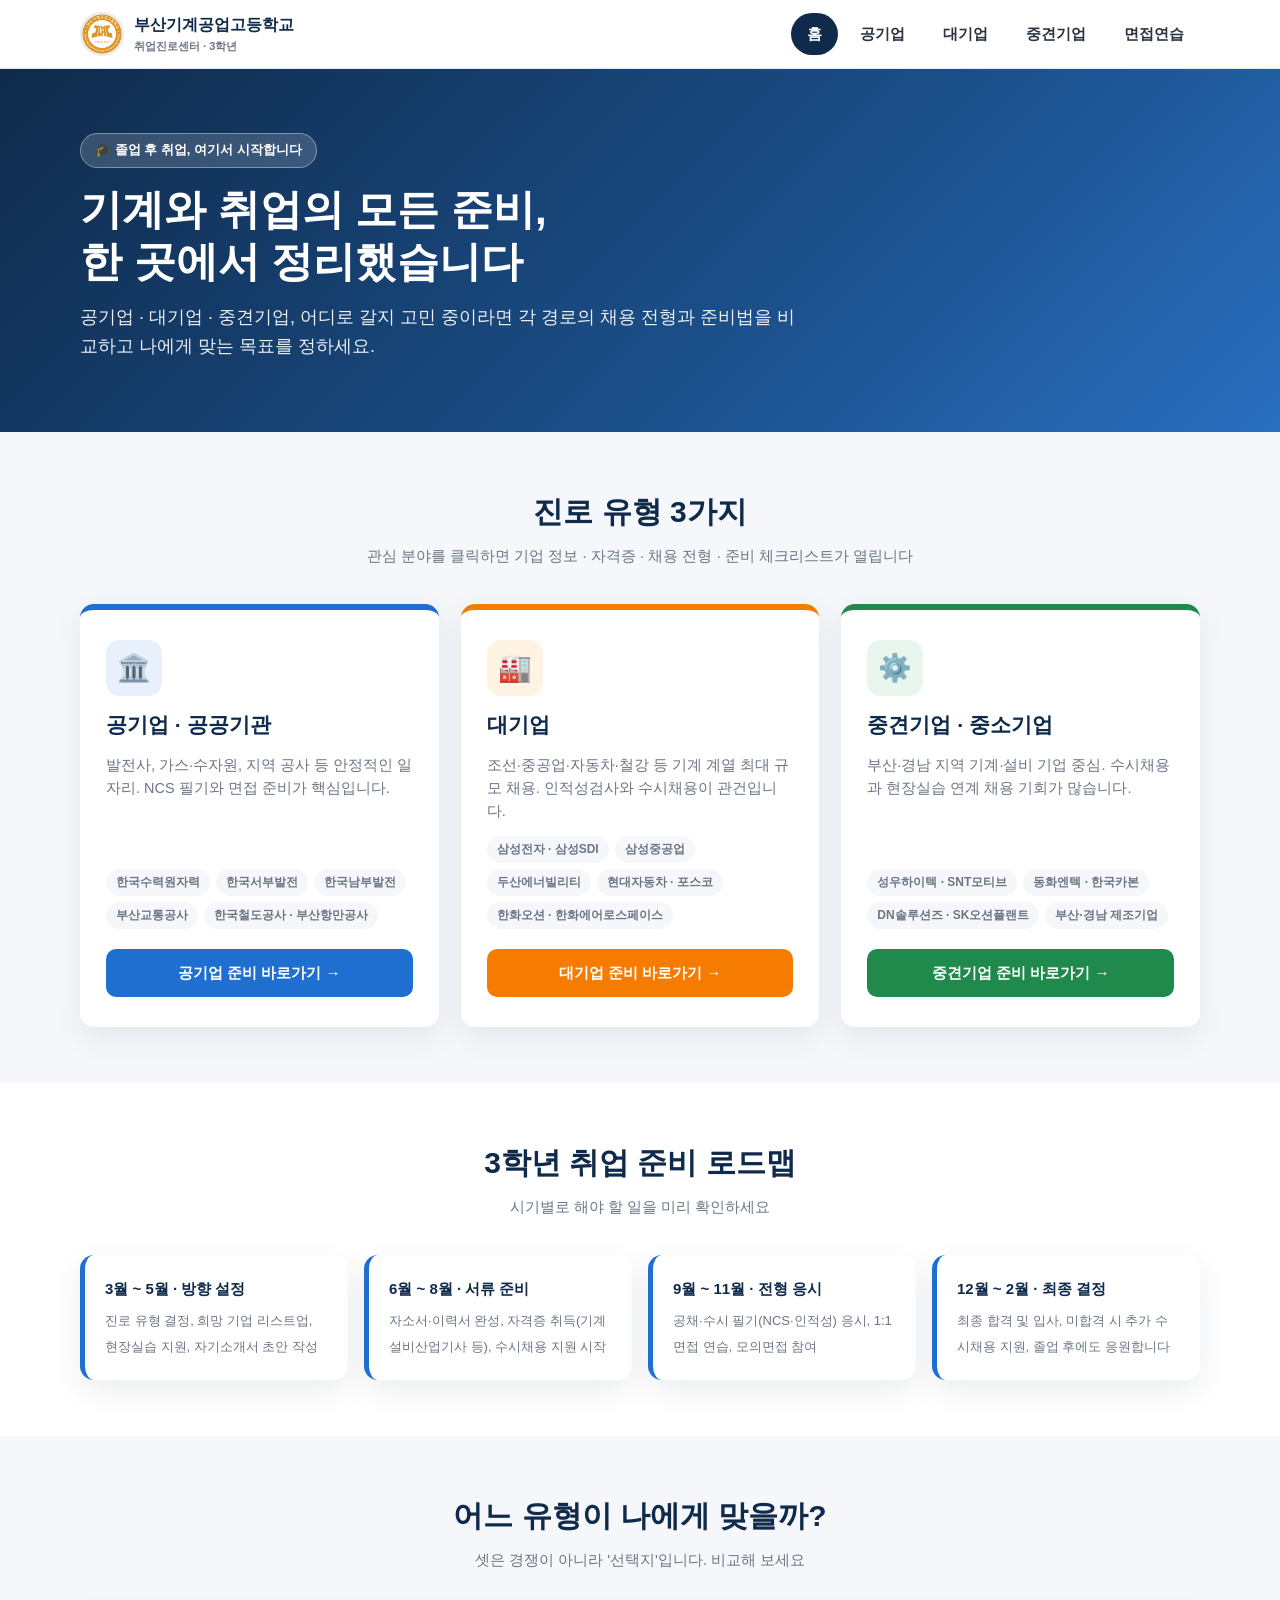
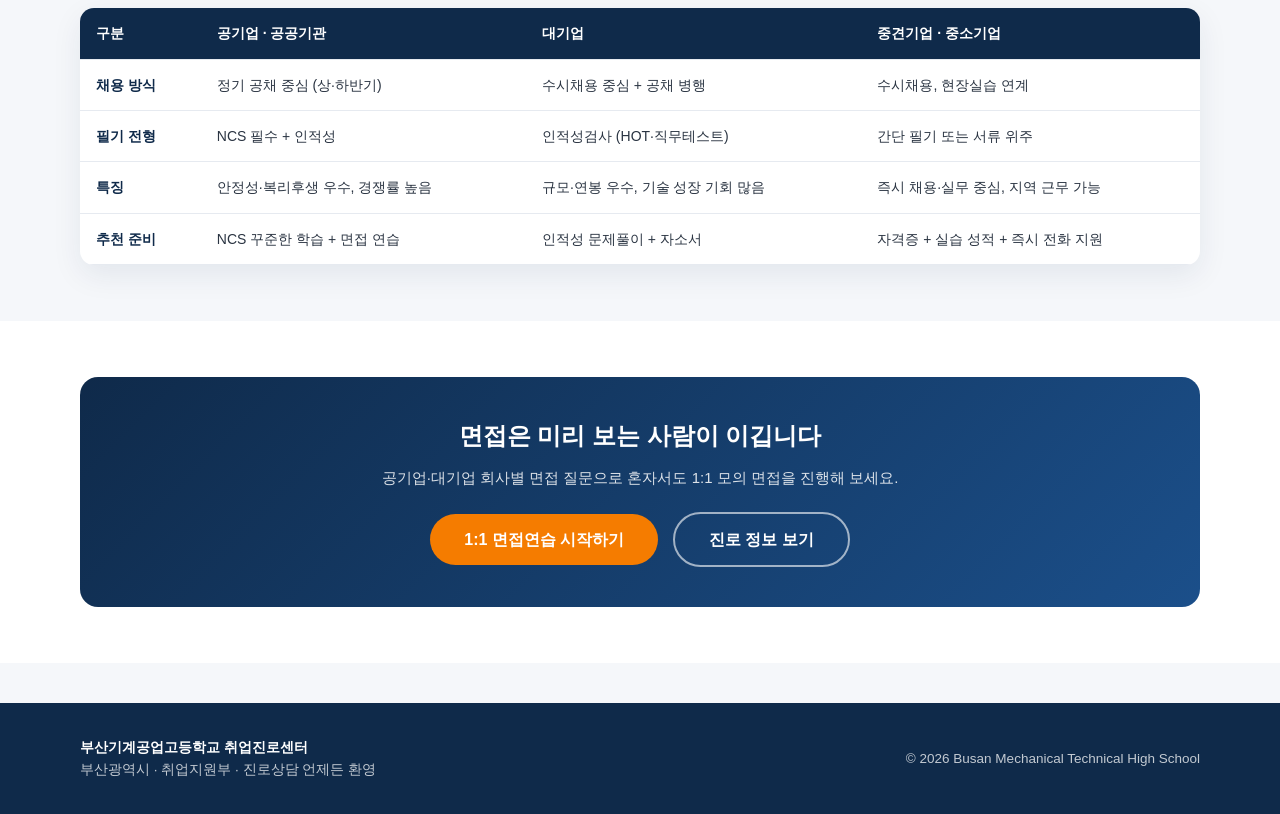
==== commit e374552d: "sss sssss" ====
--- a/index.html
+++ b/index.html
@@ -50,8 +50,9 @@
           <ul>
             <li>한국수력원자력</li>
             <li>한국서부발전</li>
+            <li>한국남부발전</li>
             <li>부산교통공사</li>
-            <li>K-water</li>
+            <li>한국철도공사 · 부산항만공사</li>
           </ul>
           <div class="go">공기업 준비 바로가기 →</div>
         </a>
@@ -60,10 +61,11 @@
           <h3>대기업</h3>
           <p>조선·중공업·자동차·철강 등 기계 계열 최대 규모 채용. 인적성검사와 수시채용이 관건입니다.</p>
           <ul>
-            <li>현대중공업</li>
+            <li>삼성전자 · 삼성SDI</li>
+            <li>삼성중공업</li>
             <li>두산에너빌리티</li>
-            <li>현대자동차</li>
-            <li>포스코</li>
+            <li>현대자동차 · 포스코</li>
+            <li>한화오션 · 한화에어로스페이스</li>
           </ul>
           <div class="go">대기업 준비 바로가기 →</div>
         </a>
@@ -72,10 +74,10 @@
           <h3>중견기업 · 중소기업</h3>
           <p>부산·경남 지역 기계·설비 기업 중심. 수시채용과 현장실습 연계 채용 기회가 많습니다.</p>
           <ul>
-            <li>중공업·플랜트</li>
-            <li>자동차 부품</li>
-            <li>기계 부품·설비</li>
-            <li>지역 우수기업</li>
+            <li>성우하이텍 · SNT모티브</li>
+            <li>동화엔텍 · 한국카본</li>
+            <li>DN솔루션즈 · SK오션플랜트</li>
+            <li>부산·경남 제조기업</li>
           </ul>
           <div class="go">중견기업 준비 바로가기 →</div>
         </a>
--- a/css/style.css
+++ b/css/style.css
@@ -828,6 +828,37 @@
   min-width: 220px;
 }
 
+.setup-panel .followup-option {
+  min-width: 220px;
+}
+
+.followup-check {
+  display: flex;
+  align-items: center;
+  gap: 8px;
+  min-height: 44px;
+  padding: 9px 12px;
+  border: 2px solid var(--gray-200);
+  border-radius: 10px;
+  color: var(--gray-800);
+  background: var(--white);
+  font-size: 13.5px;
+}
+
+.followup-check input {
+  width: 17px;
+  height: 17px;
+  accent-color: var(--green);
+}
+
+.question-availability {
+  flex-basis: 100%;
+  margin: 0;
+  color: var(--gray-500);
+  text-align: center;
+  font-size: 13px;
+}
+
 .select {
   padding: 12px 14px;
   border: 2px solid var(--gray-200);
@@ -902,6 +933,19 @@
   flex-direction: column;
   gap: 14px;
   background: var(--gray-100);
+}
+
+.retry-wrap {
+  padding: 16px 20px;
+  text-align: center;
+  border-top: 1px solid var(--gray-200);
+  background: var(--white);
+}
+
+.retry-wrap p {
+  margin: 0 0 10px;
+  color: var(--gray-500);
+  font-size: 13px;
 }
 
 .msg {
